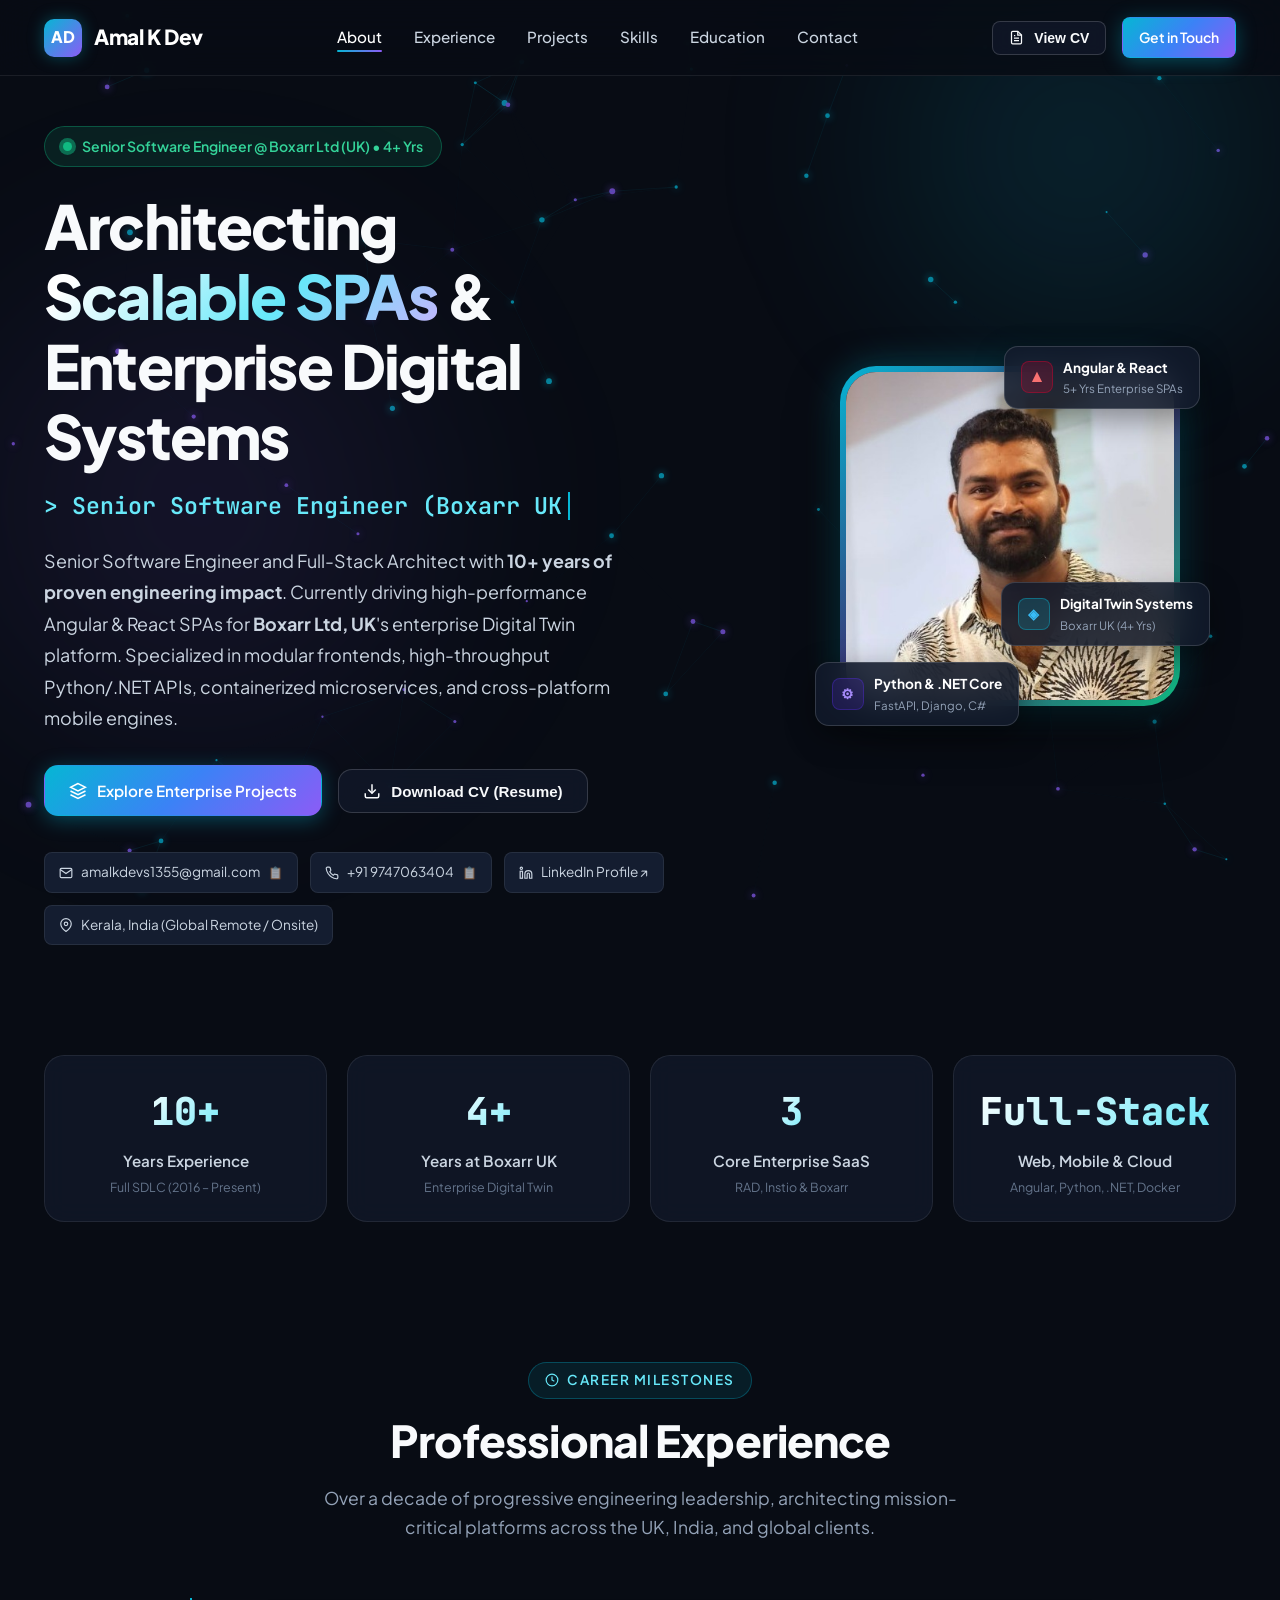
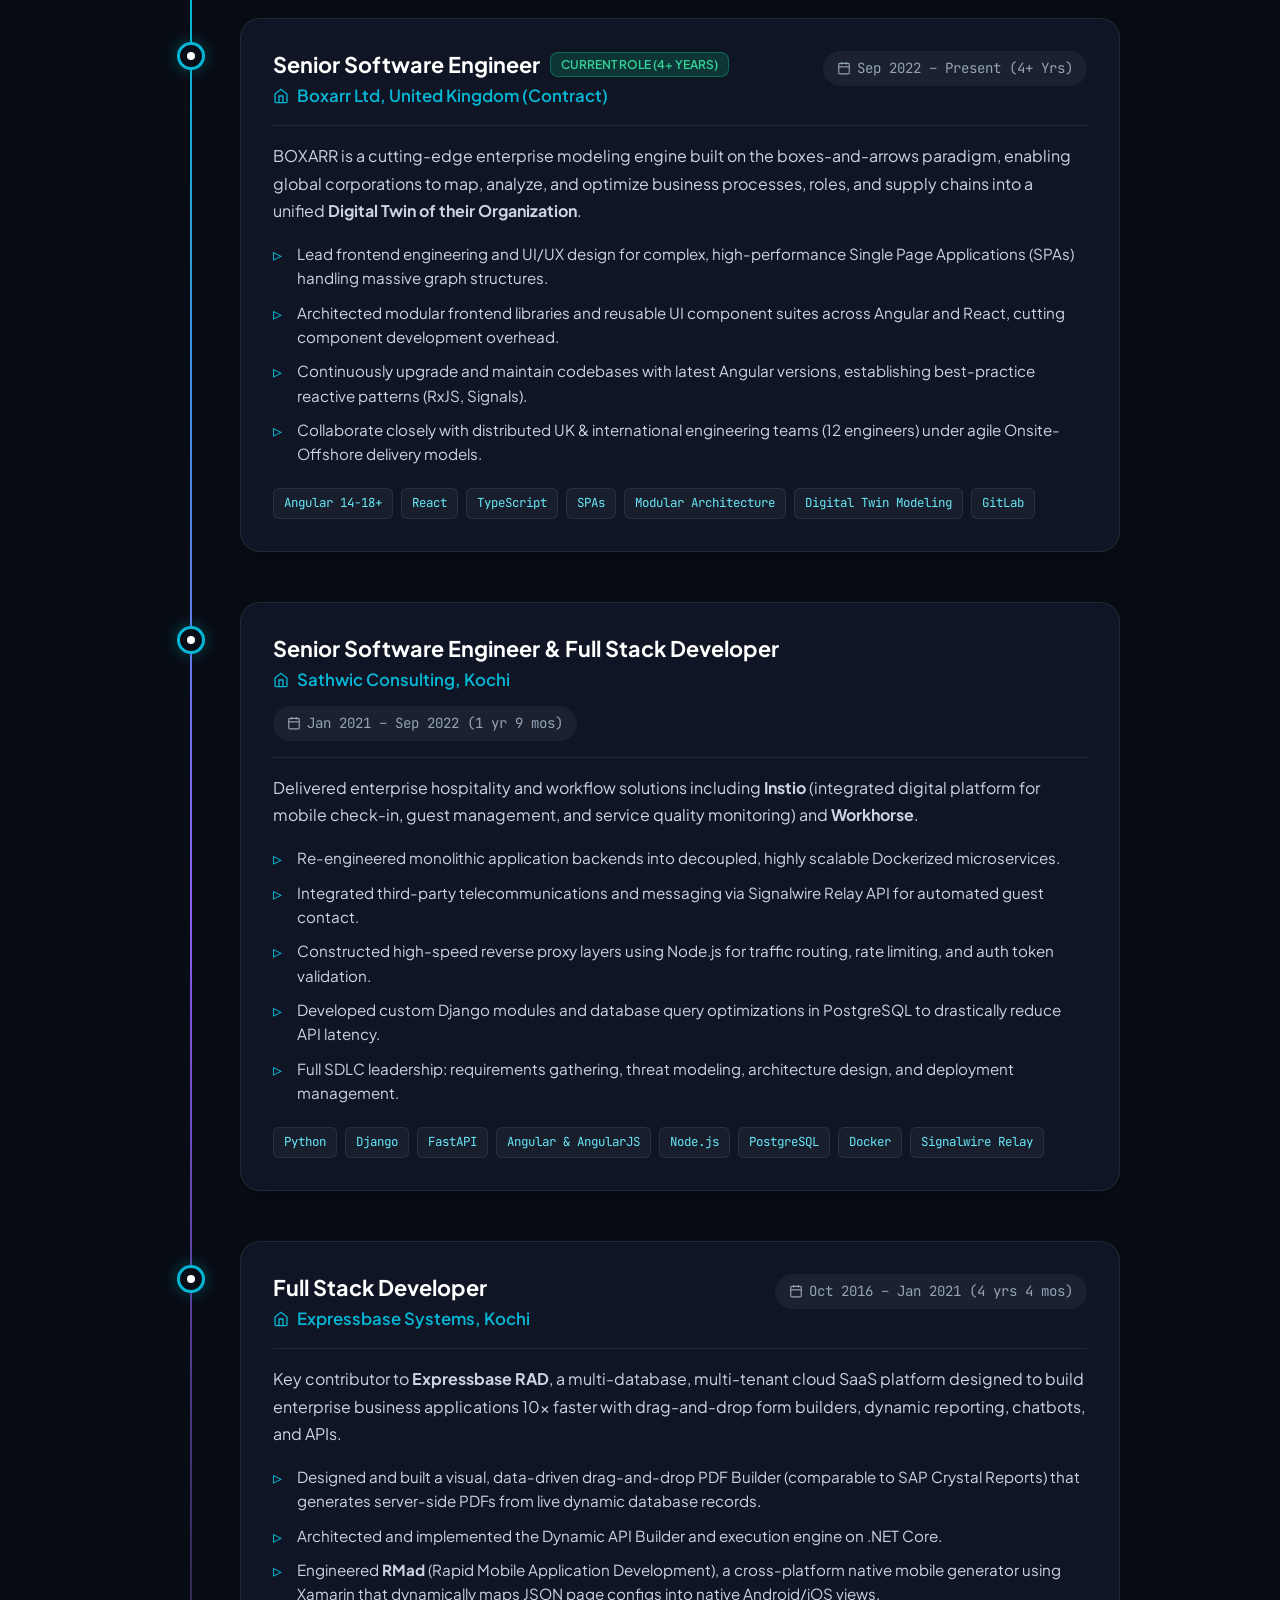
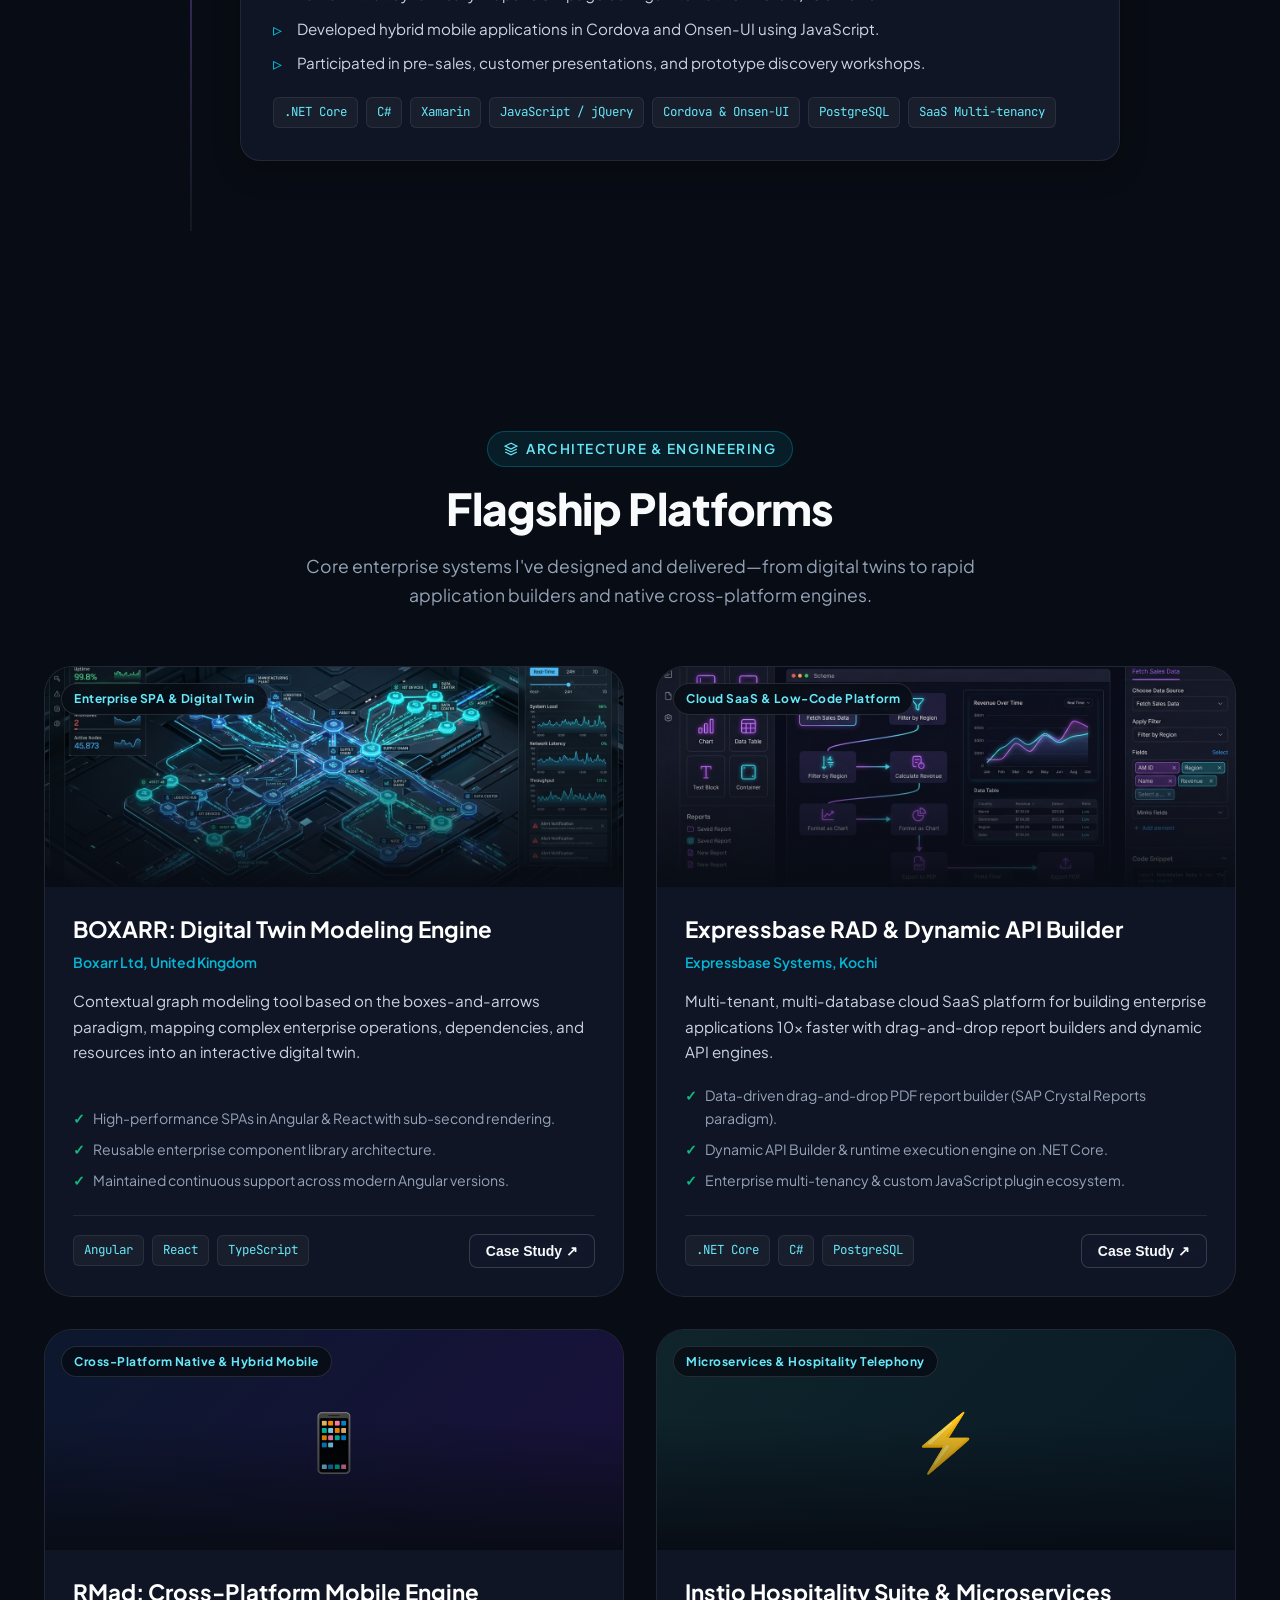
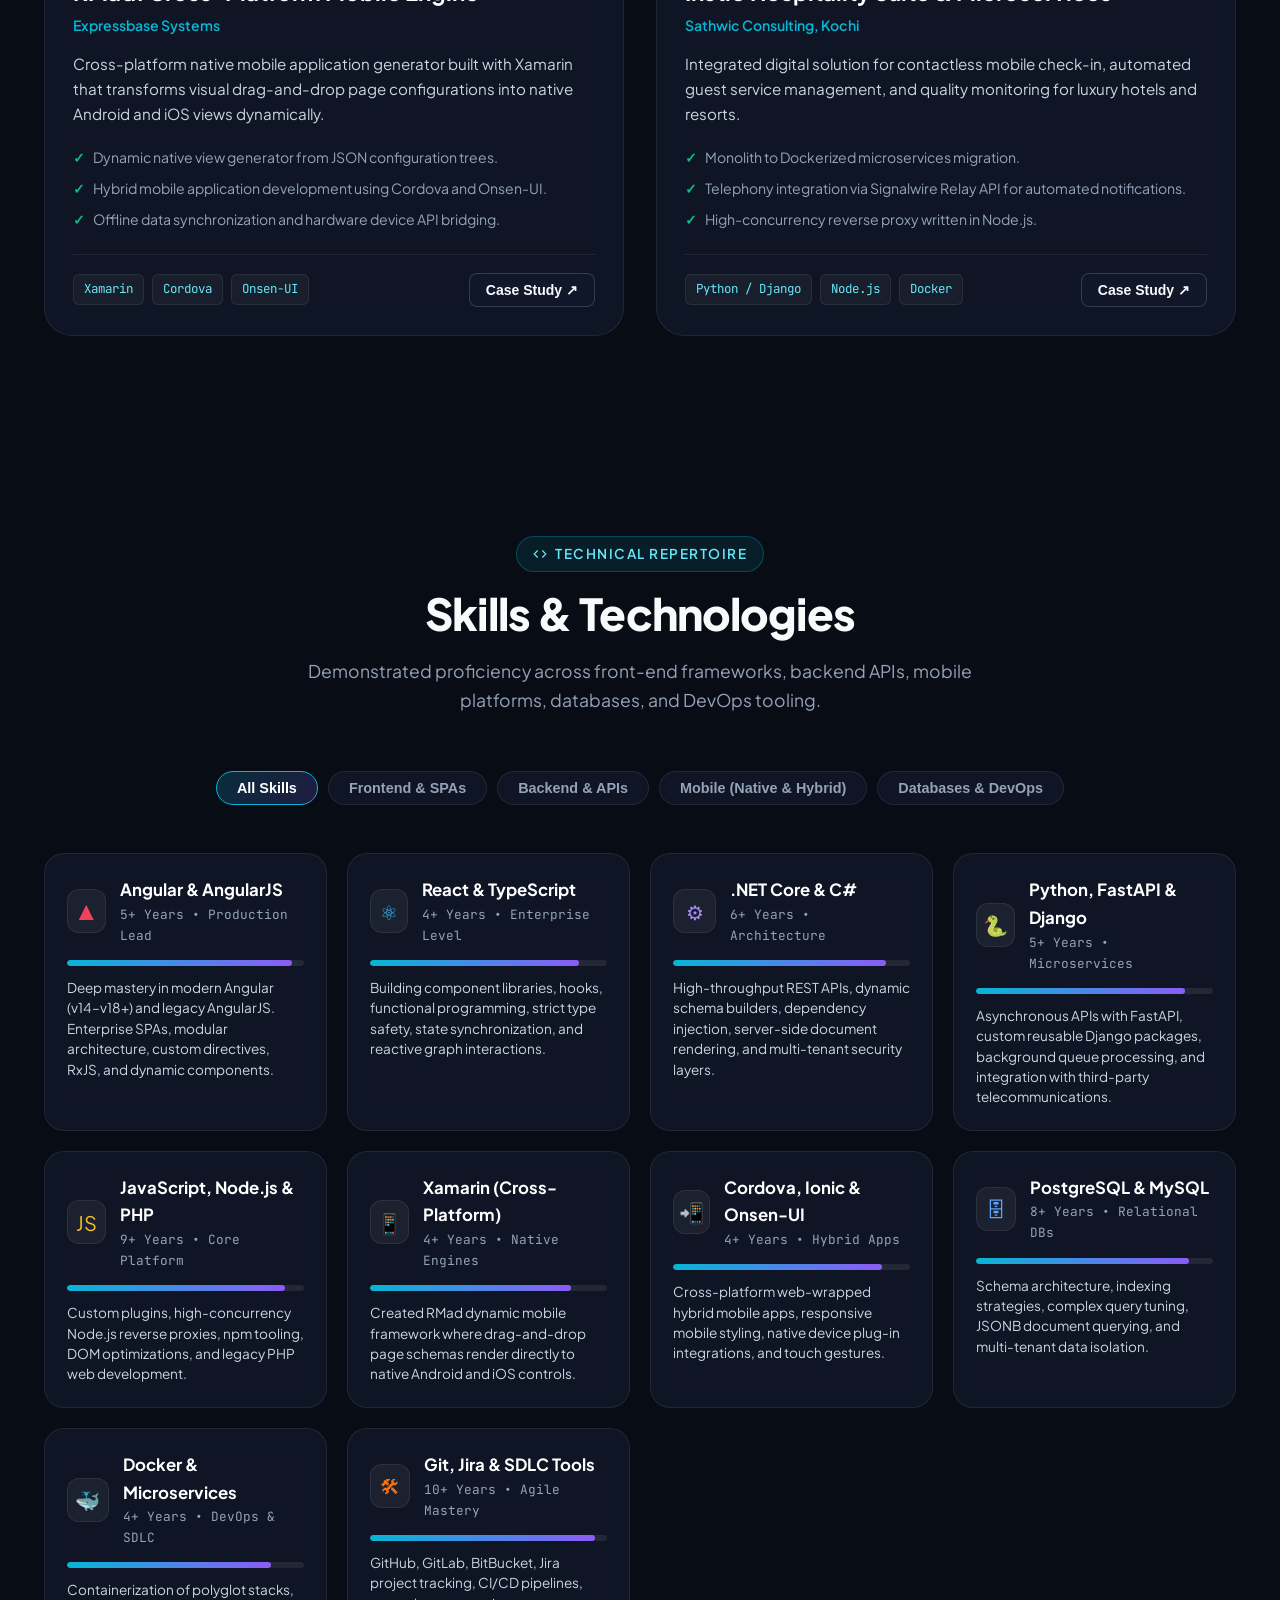
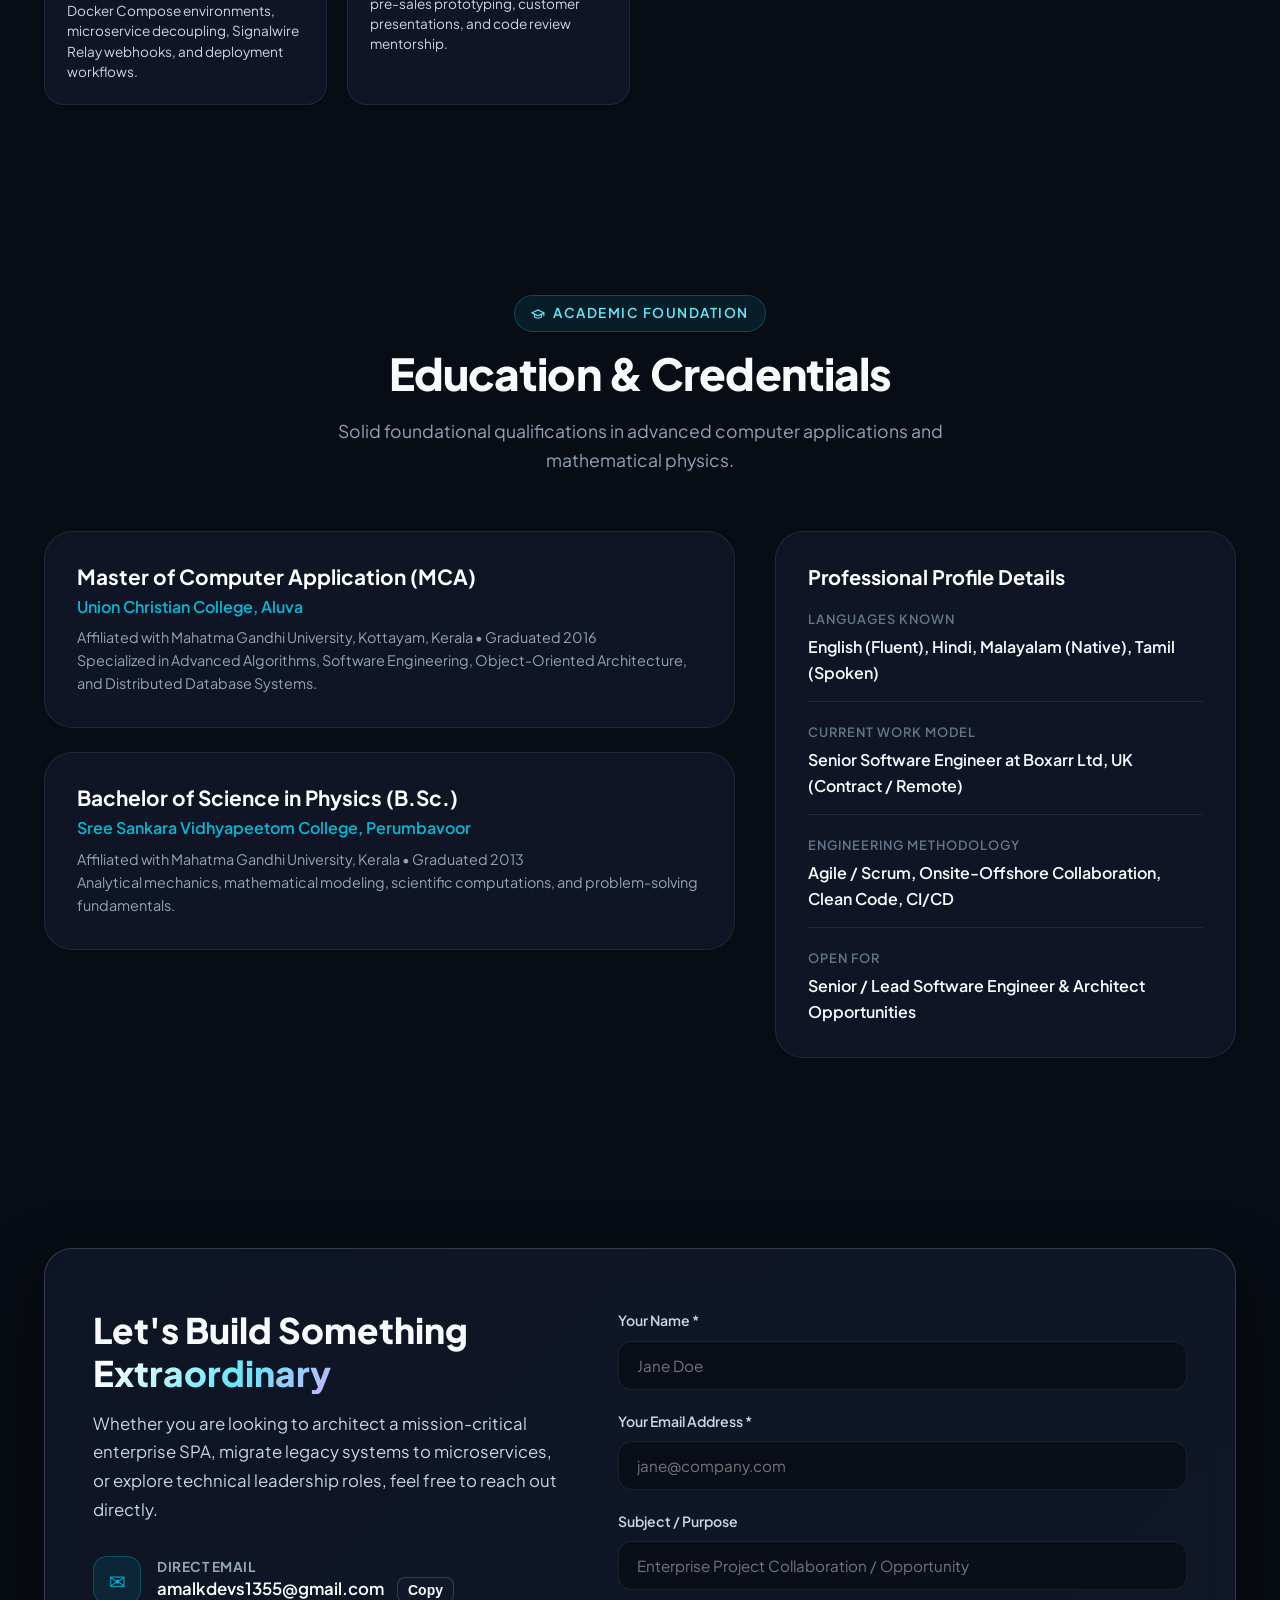
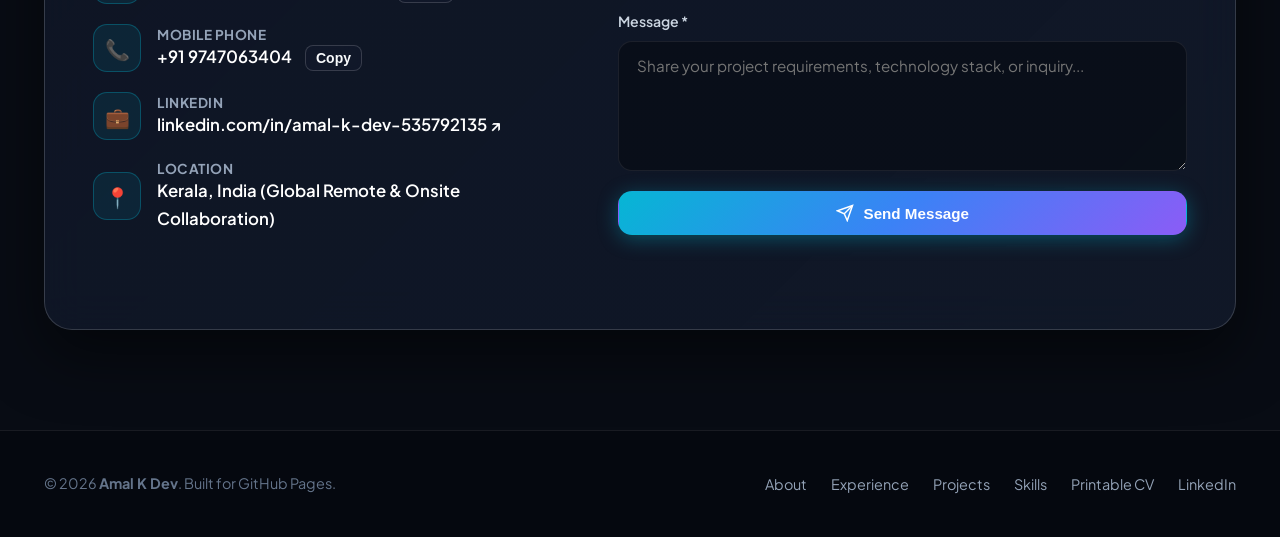
==== index.html @ 1cd11233 "Initial commit: Amal K Dev portfolio website" ====
<!DOCTYPE html>
<html lang="en">
<head>
  <meta charset="UTF-8">
  <meta name="viewport" content="width=device-width, initial-scale=1.0">
  <title>Amal K Dev | Senior Software Engineer & Full-Stack Architect</title>
  <meta name="description" content="Portfolio of Amal K Dev, Senior Software Engineer with 10+ years experience specializing in Angular, React, Python, .NET Core, Enterprise Digital Twins, and Cloud Microservices. Currently at Boxarr Ltd, UK.">
  <meta name="keywords" content="Amal K Dev, Senior Software Engineer, Full Stack Developer, Angular Developer, Boxarr UK, Python, FastAPI, Django, .NET Core, Xamarin, Digital Twin, Portfolio">
  <meta name="author" content="Amal K Dev">

  <!-- Open Graph / Social Meta -->
  <meta property="og:title" content="Amal K Dev | Senior Software Engineer & Full-Stack Architect">
  <meta property="og:description" content="10+ years engineering high-performance SPAs, Digital Twins, and scalable enterprise platforms. Explore projects, architecture, and experience.">
  <meta property="og:type" content="website">
  <meta property="og:url" content="https://amalkdev.github.io/">
  <meta property="og:image" content="./assets/images/avatar.jpg">

  <!-- Favicon -->
  <link rel="icon" type="image/svg+xml" href="data:image/svg+xml,<svg xmlns='http://www.w3.org/2000/svg' viewBox='0 0 100 100'><rect width='100' height='100' rx='25' fill='%2306b6d4'/><text x='50%' y='62%' text-anchor='middle' font-family='sans-serif' font-size='48' font-weight='bold' fill='%23ffffff'>AD</text></svg>">

  <!-- Google Fonts -->
  <link rel="preconnect" href="https://fonts.googleapis.com">
  <link rel="preconnect" href="https://fonts.gstatic.com" crossorigin>
  <link href="https://fonts.googleapis.com/css2?family=JetBrains+Mono:wght@400;500;700&family=Plus+Jakarta+Sans:wght@400;500;600;700;800&display=swap" rel="stylesheet">

  <!-- Stylesheet -->
  <link rel="stylesheet" href="./styles.css">
</head>
<body>

  <!-- Interactive Digital Twin Canvas Background -->
  <canvas id="network-canvas"></canvas>
  <div class="ambient-glow-1"></div>
  <div class="ambient-glow-2"></div>

  <!-- ========================================================================
       NAVBAR
       ======================================================================== -->
  <header class="navbar" id="navbar">
    <div class="container nav-container">
      <a href="#about" class="nav-brand">
        <div class="brand-badge">AD</div>
        <span>Amal K Dev</span>
      </a>

      <ul class="nav-links">
        <li><a href="#about" class="nav-link active">About</a></li>
        <li><a href="#experience" class="nav-link">Experience</a></li>
        <li><a href="#projects" class="nav-link">Projects</a></li>
        <li><a href="#skills" class="nav-link">Skills</a></li>
        <li><a href="#education" class="nav-link">Education</a></li>
        <li><a href="#contact" class="nav-link">Contact</a></li>
      </ul>

      <div class="nav-actions">
        <button class="btn btn-secondary btn-sm open-resume-btn" id="nav-resume-btn">
          <svg width="15" height="15" viewBox="0 0 24 24" fill="none" stroke="currentColor" stroke-width="2"><path d="M14 2H6a2 2 0 0 0-2 2v16a2 2 0 0 0 2 2h12a2 2 0 0 0 2-2V8z"></path><polyline points="14 2 14 8 20 8"></polyline><line x1="16" y1="13" x2="8" y2="13"></line><line x1="16" y1="17" x2="8" y2="17"></line><polyline points="10 9 9 9 8 9"></polyline></svg>
          View CV
        </button>
        <a href="#contact" class="btn btn-primary btn-sm">Get in Touch</a>
        <button class="menu-toggle" id="menu-toggle" aria-label="Toggle navigation menu">☰</button>
      </div>
    </div>
  </header>

  <!-- ========================================================================
       HERO SECTION
       ======================================================================== -->
  <section id="about" class="hero">
    <div class="container">
      <div class="hero-grid">
        <div class="hero-content">
          <div class="status-badge">
            <span class="status-pulse"></span>
            <span class="status-text">Senior Software Engineer @ Boxarr Ltd (UK) • 4+ Yrs</span>
          </div>

          <h1 class="hero-title">
            Architecting <span class="gradient-text">Scalable SPAs</span> & Enterprise Digital Systems
          </h1>

          <div class="hero-typing-wrap">
            <span>&gt;&nbsp;</span>
            <span id="hero-typing"></span>
            <span class="typing-cursor"></span>
          </div>

          <p class="hero-desc">
            Senior Software Engineer and Full-Stack Architect with <strong>10+ years of proven engineering impact</strong>. Currently driving high-performance Angular & React SPAs for <strong>Boxarr Ltd, UK</strong>'s enterprise Digital Twin platform. Specialized in modular frontends, high-throughput Python/.NET APIs, containerized microservices, and cross-platform mobile engines.
          </p>

          <div class="hero-ctas">
            <a href="#projects" class="btn btn-primary">
              <svg width="18" height="18" viewBox="0 0 24 24" fill="none" stroke="currentColor" stroke-width="2"><polygon points="12 2 2 7 12 12 22 7 12 2"></polygon><polyline points="2 17 12 22 22 17"></polyline><polyline points="2 12 12 17 22 12"></polyline></svg>
              Explore Enterprise Projects
            </a>
            <button class="btn btn-secondary open-resume-btn">
              <svg width="18" height="18" viewBox="0 0 24 24" fill="none" stroke="currentColor" stroke-width="2"><path d="M21 15v4a2 2 0 0 1-2 2H5a2 2 0 0 1-2-2v-4"></path><polyline points="7 10 12 15 17 10"></polyline><line x1="12" y1="15" x2="12" y2="3"></line></svg>
              Download CV (Resume)
            </button>
          </div>

          <!-- Quick Interactive Contact Chips -->
          <div class="contact-chips">
            <div class="contact-chip" data-copy-text="amalkdevs1355@gmail.com" data-copy-label="Email Copied">
              <svg width="14" height="14" viewBox="0 0 24 24" fill="none" stroke="currentColor" stroke-width="2"><path d="M4 4h16c1.1 0 2 .9 2 2v12c0 1.1-.9 2-2 2H4c-1.1 0-2-.9-2-2V6c0-1.1.9-2 2-2z"></path><polyline points="22,6 12,13 2,6"></polyline></svg>
              <span>amalkdevs1355@gmail.com</span>
              <span class="chip-copy-icon">📋</span>
            </div>

            <div class="contact-chip" data-copy-text="+919747063404" data-copy-label="Phone Copied">
              <svg width="14" height="14" viewBox="0 0 24 24" fill="none" stroke="currentColor" stroke-width="2"><path d="M22 16.92v3a2 2 0 0 1-2.18 2 19.79 19.79 0 0 1-8.63-3.07 19.5 19.5 0 0 1-6-6 19.79 19.79 0 0 1-3.07-8.67A2 2 0 0 1 4.11 2h3a2 2 0 0 1 2 1.72 12.84 12.84 0 0 0 .7 2.81 2 2 0 0 1-.45 2.11L8.09 9.91a16 16 0 0 0 6 6l1.27-1.27a2 2 0 0 1 2.11-.45 12.84 12.84 0 0 0 2.81.7A2 2 0 0 1 22 16.92z"></path></svg>
              <span>+91 9747063404</span>
              <span class="chip-copy-icon">📋</span>
            </div>

            <a href="https://www.linkedin.com/in/amal-k-dev-535792135" target="_blank" rel="noopener noreferrer" class="contact-chip">
              <svg width="14" height="14" viewBox="0 0 24 24" fill="none" stroke="currentColor" stroke-width="2"><path d="M16 8a6 6 0 0 1 6 6v7h-4v-7a2 2 0 0 0-2-2 2 2 0 0 0-2 2v7h-4v-7a6 6 0 0 1 6-6z"></path><rect x="2" y="9" width="4" height="12"></rect><circle cx="4" cy="4" r="2"></circle></svg>
              <span>LinkedIn Profile ↗</span>
            </a>

            <div class="contact-chip" style="cursor: default;">
              <svg width="14" height="14" viewBox="0 0 24 24" fill="none" stroke="currentColor" stroke-width="2"><path d="M21 10c0 7-9 13-9 13s-9-6-9-13a9 9 0 0 1 18 0z"></path><circle cx="12" cy="10" r="3"></circle></svg>
              <span>Kerala, India (Global Remote / Onsite)</span>
            </div>
          </div>
        </div>

        <!-- Visual / Avatar with Floating Badges -->
        <div class="hero-visual">
          <div class="avatar-wrapper">
            <div class="avatar-inner">
              <img src="./assets/images/avatar.jpg" alt="Amal K Dev - Senior Software Engineer" class="avatar-img">
            </div>

            <!-- Floating Badges -->
            <div class="floating-chip floating-chip-1">
              <div class="chip-icon angular">▲</div>
              <div class="chip-content">
                <span class="chip-title">Angular & React</span>
                <span class="chip-subtitle">5+ Yrs Enterprise SPAs</span>
              </div>
            </div>

            <div class="floating-chip floating-chip-2">
              <div class="chip-icon dotnet">⚙</div>
              <div class="chip-content">
                <span class="chip-title">Python & .NET Core</span>
                <span class="chip-subtitle">FastAPI, Django, C#</span>
              </div>
            </div>

            <div class="floating-chip floating-chip-3">
              <div class="chip-icon digitaltwin">◈</div>
              <div class="chip-content">
                <span class="chip-title">Digital Twin Systems</span>
                <span class="chip-subtitle">Boxarr UK (4+ Yrs)</span>
              </div>
            </div>
          </div>
        </div>
      </div>
    </div>
  </section>

  <!-- ========================================================================
       KEY STATS & METRICS
       ======================================================================== -->
  <section class="stats-section">
    <div class="container">
      <div class="stats-grid">
        <div class="stat-card">
          <span class="stat-number">10+</span>
          <span class="stat-label">Years Experience</span>
          <span class="stat-sublabel">Full SDLC (2016 – Present)</span>
        </div>

        <div class="stat-card">
          <span class="stat-number">4+</span>
          <span class="stat-label">Years at Boxarr UK</span>
          <span class="stat-sublabel">Enterprise Digital Twin</span>
        </div>

        <div class="stat-card">
          <span class="stat-number">3</span>
          <span class="stat-label">Core Enterprise SaaS</span>
          <span class="stat-sublabel">RAD, Instio & Boxarr</span>
        </div>

        <div class="stat-card">
          <span class="stat-number">Full-Stack</span>
          <span class="stat-label">Web, Mobile & Cloud</span>
          <span class="stat-sublabel">Angular, Python, .NET, Docker</span>
        </div>
      </div>
    </div>
  </section>

  <!-- ========================================================================
       CAREER EXPERIENCE TIMELINE
       ======================================================================== -->
  <section id="experience" class="experience-section">
    <div class="container">
      <div class="section-header">
        <div class="section-tag">
          <svg viewBox="0 0 24 24" fill="none" stroke="currentColor" stroke-width="2"><circle cx="12" cy="12" r="10"></circle><polyline points="12 6 12 12 16 14"></polyline></svg>
          Career Milestones
        </div>
        <h2 class="section-title">Professional Experience</h2>
        <p class="section-subtitle">
          Over a decade of progressive engineering leadership, architecting mission-critical platforms across the UK, India, and global clients.
        </p>
      </div>

      <div class="timeline">
        <!-- Item 1: Boxarr -->
        <div class="timeline-item">
          <div class="timeline-marker">
            <div class="timeline-marker-inner"></div>
          </div>

          <div class="timeline-card">
            <div class="timeline-card-header">
              <div>
                <h3 class="timeline-role">
                  Senior Software Engineer
                  <span class="timeline-badge badge-current">Current Role (4+ Years)</span>
                </h3>
                <div class="timeline-company">
                  <svg width="16" height="16" viewBox="0 0 24 24" fill="none" stroke="currentColor" stroke-width="2"><path d="M3 9l9-7 9 7v11a2 2 0 0 1-2 2H5a2 2 0 0 1-2-2z"></path><polyline points="9 22 9 12 15 12 15 22"></polyline></svg>
                  Boxarr Ltd, United Kingdom (Contract)
                </div>
              </div>
              <div class="timeline-tenure">
                <svg width="14" height="14" viewBox="0 0 24 24" fill="none" stroke="currentColor" stroke-width="2"><rect x="3" y="4" width="18" height="18" rx="2" ry="2"></rect><line x1="16" y1="2" x2="16" y2="6"></line><line x1="8" y1="2" x2="8" y2="6"></line><line x1="3" y1="10" x2="21" y2="10"></line></svg>
                Sep 2022 – Present (4+ Yrs)
              </div>
            </div>

            <p class="timeline-summary">
              BOXARR is a cutting-edge enterprise modeling engine built on the boxes-and-arrows paradigm, enabling global corporations to map, analyze, and optimize business processes, roles, and supply chains into a unified <strong>Digital Twin of their Organization</strong>.
            </p>

            <ul class="timeline-bullets">
              <li>Lead frontend engineering and UI/UX design for complex, high-performance Single Page Applications (SPAs) handling massive graph structures.</li>
              <li>Architected modular frontend libraries and reusable UI component suites across Angular and React, cutting component development overhead.</li>
              <li>Continuously upgrade and maintain codebases with latest Angular versions, establishing best-practice reactive patterns (RxJS, Signals).</li>
              <li>Collaborate closely with distributed UK & international engineering teams (12 engineers) under agile Onsite-Offshore delivery models.</li>
            </ul>

            <div class="tech-tag-group">
              <span class="tech-tag">Angular 14-18+</span>
              <span class="tech-tag">React</span>
              <span class="tech-tag">TypeScript</span>
              <span class="tech-tag">SPAs</span>
              <span class="tech-tag">Modular Architecture</span>
              <span class="tech-tag">Digital Twin Modeling</span>
              <span class="tech-tag">GitLab</span>
            </div>
          </div>
        </div>

        <!-- Item 2: Sathwic Consulting -->
        <div class="timeline-item">
          <div class="timeline-marker">
            <div class="timeline-marker-inner"></div>
          </div>

          <div class="timeline-card">
            <div class="timeline-card-header">
              <div>
                <h3 class="timeline-role">Senior Software Engineer & Full Stack Developer</h3>
                <div class="timeline-company">
                  <svg width="16" height="16" viewBox="0 0 24 24" fill="none" stroke="currentColor" stroke-width="2"><path d="M3 9l9-7 9 7v11a2 2 0 0 1-2 2H5a2 2 0 0 1-2-2z"></path><polyline points="9 22 9 12 15 12 15 22"></polyline></svg>
                  Sathwic Consulting, Kochi
                </div>
              </div>
              <div class="timeline-tenure">
                <svg width="14" height="14" viewBox="0 0 24 24" fill="none" stroke="currentColor" stroke-width="2"><rect x="3" y="4" width="18" height="18" rx="2" ry="2"></rect><line x1="16" y1="2" x2="16" y2="6"></line><line x1="8" y1="2" x2="8" y2="6"></line><line x1="3" y1="10" x2="21" y2="10"></line></svg>
                Jan 2021 – Sep 2022 (1 yr 9 mos)
              </div>
            </div>

            <p class="timeline-summary">
              Delivered enterprise hospitality and workflow solutions including <strong>Instio</strong> (integrated digital platform for mobile check-in, guest management, and service quality monitoring) and <strong>Workhorse</strong>.
            </p>

            <ul class="timeline-bullets">
              <li>Re-engineered monolithic application backends into decoupled, highly scalable Dockerized microservices.</li>
              <li>Integrated third-party telecommunications and messaging via Signalwire Relay API for automated guest contact.</li>
              <li>Constructed high-speed reverse proxy layers using Node.js for traffic routing, rate limiting, and auth token validation.</li>
              <li>Developed custom Django modules and database query optimizations in PostgreSQL to drastically reduce API latency.</li>
              <li>Full SDLC leadership: requirements gathering, threat modeling, architecture design, and deployment management.</li>
            </ul>

            <div class="tech-tag-group">
              <span class="tech-tag">Python</span>
              <span class="tech-tag">Django</span>
              <span class="tech-tag">FastAPI</span>
              <span class="tech-tag">Angular & AngularJS</span>
              <span class="tech-tag">Node.js</span>
              <span class="tech-tag">PostgreSQL</span>
              <span class="tech-tag">Docker</span>
              <span class="tech-tag">Signalwire Relay</span>
            </div>
          </div>
        </div>

        <!-- Item 3: Expressbase Systems -->
        <div class="timeline-item">
          <div class="timeline-marker">
            <div class="timeline-marker-inner"></div>
          </div>

          <div class="timeline-card">
            <div class="timeline-card-header">
              <div>
                <h3 class="timeline-role">Full Stack Developer</h3>
                <div class="timeline-company">
                  <svg width="16" height="16" viewBox="0 0 24 24" fill="none" stroke="currentColor" stroke-width="2"><path d="M3 9l9-7 9 7v11a2 2 0 0 1-2 2H5a2 2 0 0 1-2-2z"></path><polyline points="9 22 9 12 15 12 15 22"></polyline></svg>
                  Expressbase Systems, Kochi
                </div>
              </div>
              <div class="timeline-tenure">
                <svg width="14" height="14" viewBox="0 0 24 24" fill="none" stroke="currentColor" stroke-width="2"><rect x="3" y="4" width="18" height="18" rx="2" ry="2"></rect><line x1="16" y1="2" x2="16" y2="6"></line><line x1="8" y1="2" x2="8" y2="6"></line><line x1="3" y1="10" x2="21" y2="10"></line></svg>
                Oct 2016 – Jan 2021 (4 yrs 4 mos)
              </div>
            </div>

            <p class="timeline-summary">
              Key contributor to <strong>Expressbase RAD</strong>, a multi-database, multi-tenant cloud SaaS platform designed to build enterprise business applications 10x faster with drag-and-drop form builders, dynamic reporting, chatbots, and APIs.
            </p>

            <ul class="timeline-bullets">
              <li>Designed and built a visual, data-driven drag-and-drop PDF Builder (comparable to SAP Crystal Reports) that generates server-side PDFs from live dynamic database records.</li>
              <li>Architected and implemented the Dynamic API Builder and execution engine on .NET Core.</li>
              <li>Engineered <strong>RMad</strong> (Rapid Mobile Application Development), a cross-platform native mobile generator using Xamarin that dynamically maps JSON page configs into native Android/iOS views.</li>
              <li>Developed hybrid mobile applications in Cordova and Onsen-UI using JavaScript.</li>
              <li>Participated in pre-sales, customer presentations, and prototype discovery workshops.</li>
            </ul>

            <div class="tech-tag-group">
              <span class="tech-tag">.NET Core</span>
              <span class="tech-tag">C#</span>
              <span class="tech-tag">Xamarin</span>
              <span class="tech-tag">JavaScript / jQuery</span>
              <span class="tech-tag">Cordova & Onsen-UI</span>
              <span class="tech-tag">PostgreSQL</span>
              <span class="tech-tag">SaaS Multi-tenancy</span>
            </div>
          </div>
        </div>
      </div>
    </div>
  </section>

  <!-- ========================================================================
       FEATURED PROJECTS & ARCHITECTURE SHOWCASE
       ======================================================================== -->
  <section id="projects" class="projects-section">
    <div class="container">
      <div class="section-header">
        <div class="section-tag">
          <svg viewBox="0 0 24 24" fill="none" stroke="currentColor" stroke-width="2"><polygon points="12 2 2 7 12 12 22 7 12 2"></polygon><polyline points="2 17 12 22 22 17"></polyline><polyline points="2 12 12 17 22 12"></polyline></svg>
          Architecture & Engineering
        </div>
        <h2 class="section-title">Flagship Platforms</h2>
        <p class="section-subtitle">
          Core enterprise systems I've designed and delivered—from digital twins to rapid application builders and native cross-platform engines.
        </p>
      </div>

      <div class="projects-grid">
        <!-- Project 1: Boxarr Digital Twin -->
        <div class="project-card" data-project-id="boxarr">
          <div class="project-preview">
            <img src="./assets/images/digital_twin.jpg" alt="BOXARR Digital Twin Platform" class="project-img">
            <div class="project-overlay"></div>
            <div class="project-category-tag">Enterprise SPA & Digital Twin</div>
          </div>
          <div class="project-body">
            <h3 class="project-title">BOXARR: Digital Twin Modeling Engine</h3>
            <div class="project-client">Boxarr Ltd, United Kingdom</div>
            <p class="project-desc">
              Contextual graph modeling tool based on the boxes-and-arrows paradigm, mapping complex enterprise operations, dependencies, and resources into an interactive digital twin.
            </p>
            <ul class="project-highlights">
              <li>High-performance SPAs in Angular & React with sub-second rendering.</li>
              <li>Reusable enterprise component library architecture.</li>
              <li>Maintained continuous support across modern Angular versions.</li>
            </ul>
            <div class="project-footer">
              <div class="tech-tag-group">
                <span class="tech-tag">Angular</span>
                <span class="tech-tag">React</span>
                <span class="tech-tag">TypeScript</span>
              </div>
              <button class="btn btn-secondary btn-sm view-project-btn">Case Study ↗</button>
            </div>
          </div>
        </div>

        <!-- Project 2: Expressbase RAD & API Builder -->
        <div class="project-card" data-project-id="expressbase">
          <div class="project-preview">
            <img src="./assets/images/rad_builder.jpg" alt="Expressbase RAD & Dynamic API Builder" class="project-img">
            <div class="project-overlay"></div>
            <div class="project-category-tag">Cloud SaaS & Low-Code Platform</div>
          </div>
          <div class="project-body">
            <h3 class="project-title">Expressbase RAD & Dynamic API Builder</h3>
            <div class="project-client">Expressbase Systems, Kochi</div>
            <p class="project-desc">
              Multi-tenant, multi-database cloud SaaS platform for building enterprise applications 10x faster with drag-and-drop report builders and dynamic API engines.
            </p>
            <ul class="project-highlights">
              <li>Data-driven drag-and-drop PDF report builder (SAP Crystal Reports paradigm).</li>
              <li>Dynamic API Builder & runtime execution engine on .NET Core.</li>
              <li>Enterprise multi-tenancy & custom JavaScript plugin ecosystem.</li>
            </ul>
            <div class="project-footer">
              <div class="tech-tag-group">
                <span class="tech-tag">.NET Core</span>
                <span class="tech-tag">C#</span>
                <span class="tech-tag">PostgreSQL</span>
              </div>
              <button class="btn btn-secondary btn-sm view-project-btn">Case Study ↗</button>
            </div>
          </div>
        </div>

        <!-- Project 3: RMad Mobile Engine -->
        <div class="project-card" data-project-id="rmad">
          <div class="project-preview">
            <div style="width:100%; height:100%; background: linear-gradient(135deg, #0c182e, #1a103c); display:flex; align-items:center; justify-content:center;">
              <div style="font-size:3.5rem; color: #8b5cf6;">📱</div>
            </div>
            <div class="project-overlay"></div>
            <div class="project-category-tag">Cross-Platform Native & Hybrid Mobile</div>
          </div>
          <div class="project-body">
            <h3 class="project-title">RMad: Cross-Platform Mobile Engine</h3>
            <div class="project-client">Expressbase Systems</div>
            <p class="project-desc">
              Cross-platform native mobile application generator built with Xamarin that transforms visual drag-and-drop page configurations into native Android and iOS views dynamically.
            </p>
            <ul class="project-highlights">
              <li>Dynamic native view generator from JSON configuration trees.</li>
              <li>Hybrid mobile application development using Cordova and Onsen-UI.</li>
              <li>Offline data synchronization and hardware device API bridging.</li>
            </ul>
            <div class="project-footer">
              <div class="tech-tag-group">
                <span class="tech-tag">Xamarin</span>
                <span class="tech-tag">Cordova</span>
                <span class="tech-tag">Onsen-UI</span>
              </div>
              <button class="btn btn-secondary btn-sm view-project-btn">Case Study ↗</button>
            </div>
          </div>
        </div>

        <!-- Project 4: Instio & Telephony Microservices -->
        <div class="project-card" data-project-id="instio">
          <div class="project-preview">
            <div style="width:100%; height:100%; background: linear-gradient(135deg, #0f242b, #091a26); display:flex; align-items:center; justify-content:center;">
              <div style="font-size:3.5rem; color: #06b6d4;">⚡</div>
            </div>
            <div class="project-overlay"></div>
            <div class="project-category-tag">Microservices & Hospitality Telephony</div>
          </div>
          <div class="project-body">
            <h3 class="project-title">Instio Hospitality Suite & Microservices</h3>
            <div class="project-client">Sathwic Consulting, Kochi</div>
            <p class="project-desc">
              Integrated digital solution for contactless mobile check-in, automated guest service management, and quality monitoring for luxury hotels and resorts.
            </p>
            <ul class="project-highlights">
              <li>Monolith to Dockerized microservices migration.</li>
              <li>Telephony integration via Signalwire Relay API for automated notifications.</li>
              <li>High-concurrency reverse proxy written in Node.js.</li>
            </ul>
            <div class="project-footer">
              <div class="tech-tag-group">
                <span class="tech-tag">Python / Django</span>
                <span class="tech-tag">Node.js</span>
                <span class="tech-tag">Docker</span>
              </div>
              <button class="btn btn-secondary btn-sm view-project-btn">Case Study ↗</button>
            </div>
          </div>
        </div>
      </div>
    </div>
  </section>

  <!-- ========================================================================
       TECHNICAL SKILLS & CAPABILITIES MATRIX
       ======================================================================== -->
  <section id="skills" class="skills-section">
    <div class="container">
      <div class="section-header">
        <div class="section-tag">
          <svg viewBox="0 0 24 24" fill="none" stroke="currentColor" stroke-width="2"><polyline points="16 18 22 12 16 6"></polyline><polyline points="8 6 2 12 8 18"></polyline></svg>
          Technical Repertoire
        </div>
        <h2 class="section-title">Skills & Technologies</h2>
        <p class="section-subtitle">
          Demonstrated proficiency across front-end frameworks, backend APIs, mobile platforms, databases, and DevOps tooling.
        </p>
      </div>

      <!-- Category Filter Tabs -->
      <div class="skills-filter">
        <button class="filter-btn active" data-filter="all">All Skills</button>
        <button class="filter-btn" data-filter="frontend">Frontend & SPAs</button>
        <button class="filter-btn" data-filter="backend">Backend & APIs</button>
        <button class="filter-btn" data-filter="mobile">Mobile (Native & Hybrid)</button>
        <button class="filter-btn" data-filter="database">Databases & DevOps</button>
      </div>

      <div class="skills-grid">
        <!-- Skill 1 -->
        <div class="skill-card" data-category="frontend">
          <div class="skill-header">
            <div class="skill-icon-box" style="color: #f43f5e;">▲</div>
            <div>
              <div class="skill-name">Angular & AngularJS</div>
              <div class="skill-meta">5+ Years • Production Lead</div>
            </div>
          </div>
          <div class="skill-bar-wrap">
            <div class="skill-bar-fill" style="width: 95%;"></div>
          </div>
          <p class="skill-desc">
            Deep mastery in modern Angular (v14–v18+) and legacy AngularJS. Enterprise SPAs, modular architecture, custom directives, RxJS, and dynamic components.
          </p>
        </div>

        <!-- Skill 2 -->
        <div class="skill-card" data-category="frontend">
          <div class="skill-header">
            <div class="skill-icon-box" style="color: #38bdf8;">⚛</div>
            <div>
              <div class="skill-name">React & TypeScript</div>
              <div class="skill-meta">4+ Years • Enterprise Level</div>
            </div>
          </div>
          <div class="skill-bar-wrap">
            <div class="skill-bar-fill" style="width: 88%;"></div>
          </div>
          <p class="skill-desc">
            Building component libraries, hooks, functional programming, strict type safety, state synchronization, and reactive graph interactions.
          </p>
        </div>

        <!-- Skill 3 -->
        <div class="skill-card" data-category="backend">
          <div class="skill-header">
            <div class="skill-icon-box" style="color: #a78bfa;">⚙</div>
            <div>
              <div class="skill-name">.NET Core & C#</div>
              <div class="skill-meta">6+ Years • Architecture</div>
            </div>
          </div>
          <div class="skill-bar-wrap">
            <div class="skill-bar-fill" style="width: 90%;"></div>
          </div>
          <p class="skill-desc">
            High-throughput REST APIs, dynamic schema builders, dependency injection, server-side document rendering, and multi-tenant security layers.
          </p>
        </div>

        <!-- Skill 4 -->
        <div class="skill-card" data-category="backend">
          <div class="skill-header">
            <div class="skill-icon-box" style="color: #34d399;">🐍</div>
            <div>
              <div class="skill-name">Python, FastAPI & Django</div>
              <div class="skill-meta">5+ Years • Microservices</div>
            </div>
          </div>
          <div class="skill-bar-wrap">
            <div class="skill-bar-fill" style="width: 88%;"></div>
          </div>
          <p class="skill-desc">
            Asynchronous APIs with FastAPI, custom reusable Django packages, background queue processing, and integration with third-party telecommunications.
          </p>
        </div>

        <!-- Skill 5 -->
        <div class="skill-card" data-category="backend frontend">
          <div class="skill-header">
            <div class="skill-icon-box" style="color: #fbbf24;">JS</div>
            <div>
              <div class="skill-name">JavaScript, Node.js & PHP</div>
              <div class="skill-meta">9+ Years • Core Platform</div>
            </div>
          </div>
          <div class="skill-bar-wrap">
            <div class="skill-bar-fill" style="width: 92%;"></div>
          </div>
          <p class="skill-desc">
            Custom plugins, high-concurrency Node.js reverse proxies, npm tooling, DOM optimizations, and legacy PHP web development.
          </p>
        </div>

        <!-- Skill 6 -->
        <div class="skill-card" data-category="mobile">
          <div class="skill-header">
            <div class="skill-icon-box" style="color: #818cf8;">📱</div>
            <div>
              <div class="skill-name">Xamarin (Cross-Platform)</div>
              <div class="skill-meta">4+ Years • Native Engines</div>
            </div>
          </div>
          <div class="skill-bar-wrap">
            <div class="skill-bar-fill" style="width: 85%;"></div>
          </div>
          <p class="skill-desc">
            Created RMad dynamic mobile framework where drag-and-drop page schemas render directly to native Android and iOS controls.
          </p>
        </div>

        <!-- Skill 7 -->
        <div class="skill-card" data-category="mobile">
          <div class="skill-header">
            <div class="skill-icon-box" style="color: #38bdf8;">📲</div>
            <div>
              <div class="skill-name">Cordova, Ionic & Onsen-UI</div>
              <div class="skill-meta">4+ Years • Hybrid Apps</div>
            </div>
          </div>
          <div class="skill-bar-wrap">
            <div class="skill-bar-fill" style="width: 88%;"></div>
          </div>
          <p class="skill-desc">
            Cross-platform web-wrapped hybrid mobile apps, responsive mobile styling, native device plug-in integrations, and touch gestures.
          </p>
        </div>

        <!-- Skill 8 -->
        <div class="skill-card" data-category="database">
          <div class="skill-header">
            <div class="skill-icon-box" style="color: #60a5fa;">🗄</div>
            <div>
              <div class="skill-name">PostgreSQL & MySQL</div>
              <div class="skill-meta">8+ Years • Relational DBs</div>
            </div>
          </div>
          <div class="skill-bar-wrap">
            <div class="skill-bar-fill" style="width: 90%;"></div>
          </div>
          <p class="skill-desc">
            Schema architecture, indexing strategies, complex query tuning, JSONB document querying, and multi-tenant data isolation.
          </p>
        </div>

        <!-- Skill 9 -->
        <div class="skill-card" data-category="database">
          <div class="skill-header">
            <div class="skill-icon-box" style="color: #38bdf8;">🐳</div>
            <div>
              <div class="skill-name">Docker & Microservices</div>
              <div class="skill-meta">4+ Years • DevOps & SDLC</div>
            </div>
          </div>
          <div class="skill-bar-wrap">
            <div class="skill-bar-fill" style="width: 86%;"></div>
          </div>
          <p class="skill-desc">
            Containerization of polyglot stacks, Docker Compose environments, microservice decoupling, Signalwire Relay webhooks, and deployment workflows.
          </p>
        </div>

        <!-- Skill 10 -->
        <div class="skill-card" data-category="database">
          <div class="skill-header">
            <div class="skill-icon-box" style="color: #f97316;">🛠</div>
            <div>
              <div class="skill-name">Git, Jira & SDLC Tools</div>
              <div class="skill-meta">10+ Years • Agile Mastery</div>
            </div>
          </div>
          <div class="skill-bar-wrap">
            <div class="skill-bar-fill" style="width: 95%;"></div>
          </div>
          <p class="skill-desc">
            GitHub, GitLab, BitBucket, Jira project tracking, CI/CD pipelines, pre-sales prototyping, customer presentations, and code review mentorship.
          </p>
        </div>
      </div>
    </div>
  </section>

  <!-- ========================================================================
       EDUCATION & BACKGROUND
       ======================================================================== -->
  <section id="education" class="education-section">
    <div class="container">
      <div class="section-header">
        <div class="section-tag">
          <svg viewBox="0 0 24 24" fill="none" stroke="currentColor" stroke-width="2"><path d="M22 10v6M2 10l10-5 10 5-10 5z"></path><path d="M6 12v5c3 3 9 3 12 0v-5"></path></svg>
          Academic Foundation
        </div>
        <h2 class="section-title">Education & Credentials</h2>
        <p class="section-subtitle">
          Solid foundational qualifications in advanced computer applications and mathematical physics.
        </p>
      </div>

      <div class="edu-grid">
        <div class="edu-column">
          <!-- MCA -->
          <div class="edu-card">
            <h3 class="edu-degree">Master of Computer Application (MCA)</h3>
            <div class="edu-college">Union Christian College, Aluva</div>
            <div class="edu-details">
              Affiliated with Mahatma Gandhi University, Kottayam, Kerala • Graduated 2016<br>
              Specialized in Advanced Algorithms, Software Engineering, Object-Oriented Architecture, and Distributed Database Systems.
            </div>
          </div>

          <!-- B.Sc. Physics -->
          <div class="edu-card">
            <h3 class="edu-degree">Bachelor of Science in Physics (B.Sc.)</h3>
            <div class="edu-college">Sree Sankara Vidhyapeetom College, Perumbavoor</div>
            <div class="edu-details">
              Affiliated with Mahatma Gandhi University, Kerala • Graduated 2013<br>
              Analytical mechanics, mathematical modeling, scientific computations, and problem-solving fundamentals.
            </div>
          </div>
        </div>

        <!-- Personal / Languages / Work Model -->
        <div class="personal-box">
          <h3 style="font-size: 1.25rem; font-weight: 700; color: #fff;">Professional Profile Details</h3>

          <div class="personal-item">
            <span class="personal-label">Languages Known</span>
            <span class="personal-value">English (Fluent), Hindi, Malayalam (Native), Tamil (Spoken)</span>
          </div>

          <div class="personal-item">
            <span class="personal-label">Current Work Model</span>
            <span class="personal-value">Senior Software Engineer at Boxarr Ltd, UK (Contract / Remote)</span>
          </div>

          <div class="personal-item">
            <span class="personal-label">Engineering Methodology</span>
            <span class="personal-value">Agile / Scrum, Onsite-Offshore Collaboration, Clean Code, CI/CD</span>
          </div>

          <div class="personal-item">
            <span class="personal-label">Open For</span>
            <span class="personal-value">Senior / Lead Software Engineer & Architect Opportunities</span>
          </div>
        </div>
      </div>
    </div>
  </section>

  <!-- ========================================================================
       CONTACT & CONNECT SECTION
       ======================================================================== -->
  <section id="contact" class="contact-section">
    <div class="container">
      <div class="contact-wrapper">
        <div class="contact-grid">
          <!-- Contact Info -->
          <div class="contact-info">
            <h2 class="contact-title">Let's Build Something <span class="gradient-text">Extraordinary</span></h2>
            <p class="contact-subtitle">
              Whether you are looking to architect a mission-critical enterprise SPA, migrate legacy systems to microservices, or explore technical leadership roles, feel free to reach out directly.
            </p>

            <div class="contact-details-list">
              <div class="contact-detail-item">
                <div class="contact-icon-circle">✉</div>
                <div class="contact-detail-text">
                  <h4>Direct Email</h4>
                  <a href="mailto:amalkdevs1355@gmail.com">amalkdevs1355@gmail.com</a>
                  <button class="btn btn-sm btn-secondary" style="margin-left: 10px; padding: 4px 10px;" data-copy-text="amalkdevs1355@gmail.com" data-copy-label="Email Copied">Copy</button>
                </div>
              </div>

              <div class="contact-detail-item">
                <div class="contact-icon-circle">📞</div>
                <div class="contact-detail-text">
                  <h4>Mobile Phone</h4>
                  <a href="tel:+919747063404">+91 9747063404</a>
                  <button class="btn btn-sm btn-secondary" style="margin-left: 10px; padding: 4px 10px;" data-copy-text="+919747063404" data-copy-label="Phone Copied">Copy</button>
                </div>
              </div>

              <div class="contact-detail-item">
                <div class="contact-icon-circle">💼</div>
                <div class="contact-detail-text">
                  <h4>LinkedIn</h4>
                  <a href="https://www.linkedin.com/in/amal-k-dev-535792135" target="_blank" rel="noopener noreferrer">
                    linkedin.com/in/amal-k-dev-535792135 ↗
                  </a>
                </div>
              </div>

              <div class="contact-detail-item">
                <div class="contact-icon-circle">📍</div>
                <div class="contact-detail-text">
                  <h4>Location</h4>
                  <span>Kerala, India (Global Remote & Onsite Collaboration)</span>
                </div>
              </div>
            </div>
          </div>

          <!-- Contact Form -->
          <div>
            <form id="contact-form" class="contact-form">
              <div class="form-group">
                <label for="contact-name" class="form-label">Your Name *</label>
                <input type="text" id="contact-name" class="form-control" placeholder="Jane Doe" required>
              </div>

              <div class="form-group">
                <label for="contact-email" class="form-label">Your Email Address *</label>
                <input type="email" id="contact-email" class="form-control" placeholder="jane@company.com" required>
              </div>

              <div class="form-group">
                <label for="contact-subject" class="form-label">Subject / Purpose</label>
                <input type="text" id="contact-subject" class="form-control" placeholder="Enterprise Project Collaboration / Opportunity">
              </div>

              <div class="form-group">
                <label for="contact-message" class="form-label">Message *</label>
                <textarea id="contact-message" class="form-control" placeholder="Share your project requirements, technology stack, or inquiry..." required></textarea>
              </div>

              <button type="submit" class="btn btn-primary" style="width: 100%;">
                <svg width="18" height="18" viewBox="0 0 24 24" fill="none" stroke="currentColor" stroke-width="2"><line x1="22" y1="2" x2="11" y2="13"></line><polygon points="22 2 15 22 11 13 2 9 22 2"></polygon></svg>
                Send Message
              </button>
            </form>
          </div>
        </div>
      </div>
    </div>
  </section>

  <!-- ========================================================================
       FOOTER
       ======================================================================== -->
  <footer class="footer">
    <div class="container footer-content">
      <div class="footer-text">
        © 2026 <strong>Amal K Dev</strong>. Built for GitHub Pages.
      </div>
      <ul class="footer-links">
        <li><a href="#about" class="footer-link">About</a></li>
        <li><a href="#experience" class="footer-link">Experience</a></li>
        <li><a href="#projects" class="footer-link">Projects</a></li>
        <li><a href="#skills" class="footer-link">Skills</a></li>
        <li><a href="./resume.html" target="_blank" class="footer-link">Printable CV</a></li>
        <li><a href="https://www.linkedin.com/in/amal-k-dev-535792135" target="_blank" rel="noopener noreferrer" class="footer-link">LinkedIn</a></li>
      </ul>
    </div>
  </footer>

  <!-- ========================================================================
       PROJECT DEEP-DIVE MODAL
       ======================================================================== -->
  <div class="modal-overlay" id="project-modal">
    <div class="modal-container">
      <button class="modal-close-btn" id="modal-close-btn" aria-label="Close modal">✕</button>
      <div class="modal-content">
        <div style="display: flex; gap: 10px; align-items: center; margin-bottom: 12px;">
          <span class="project-category-tag" id="modal-project-badge" style="position: static;">Badge</span>
          <span style="font-size: 0.85rem; color: var(--text-dim);" id="modal-project-client">Client</span>
        </div>
        <h2 id="modal-project-title" style="font-size: 1.8rem; margin-bottom: 16px; color: #fff;">Project Title</h2>

        <h4 style="font-size: 0.95rem; text-transform: uppercase; letter-spacing: 1px; color: var(--cyan); margin-bottom: 8px;">Overview & Business Value</h4>
        <p id="modal-project-overview" style="margin-bottom: 24px; font-size: 1rem; color: var(--text-secondary); line-height: 1.7;"></p>

        <h4 style="font-size: 0.95rem; text-transform: uppercase; letter-spacing: 1px; color: var(--cyan); margin-bottom: 8px;">Key Engineering Contributions</h4>
        <ul id="modal-project-resp" style="list-style: square; padding-left: 20px; margin-bottom: 24px; color: var(--text-secondary); display: flex; flex-direction: column; gap: 8px;"></ul>

        <h4 style="font-size: 0.95rem; text-transform: uppercase; letter-spacing: 1px; color: var(--cyan); margin-bottom: 8px;">Technical Architecture</h4>
        <p id="modal-project-arch" style="margin-bottom: 24px; font-size: 0.95rem; color: var(--text-muted); background: rgba(255,255,255,0.03); padding: 16px; border-radius: 10px; border: 1px solid var(--border-subtle); line-height: 1.6;"></p>

        <h4 style="font-size: 0.95rem; text-transform: uppercase; letter-spacing: 1px; color: var(--cyan); margin-bottom: 8px;">Technologies Utilized</h4>
        <div id="modal-project-tech" class="tech-tag-group"></div>
      </div>
    </div>
  </div>

  <!-- ========================================================================
       RESUME PREVIEW MODAL
       ======================================================================== -->
  <div class="modal-overlay" id="resume-modal">
    <div class="modal-container" style="max-width: 900px;">
      <button class="modal-close-btn" id="resume-modal-close" aria-label="Close modal">✕</button>
      <div class="modal-content">
        <div style="display: flex; justify-content: space-between; align-items: center; border-bottom: 1px solid var(--border-subtle); padding-bottom: 16px; margin-bottom: 24px; flex-wrap: wrap; gap: 12px;">
          <div>
            <h2 style="font-size: 1.8rem; font-weight: 800; color: #fff;">Amal K Dev — Curriculum Vitae</h2>
            <p style="color: var(--cyan); font-weight: 600;">Senior Software Engineer • 10+ Years Experience</p>
          </div>
          <div style="display: flex; gap: 10px;">
            <a href="./resume.html" target="_blank" class="btn btn-primary btn-sm">
              <svg width="15" height="15" viewBox="0 0 24 24" fill="none" stroke="currentColor" stroke-width="2"><polyline points="6 9 6 2 18 2 18 9"></polyline><path d="M6 18H4a2 2 0 0 1-2-2v-5a2 2 0 0 1 2-2h16a2 2 0 0 1 2 2v5a2 2 0 0 1-2 2h-2"></path><rect x="6" y="14" width="12" height="8"></rect></svg>
              Print / Save as PDF
            </a>
          </div>
        </div>

        <div style="font-size: 0.95rem; color: var(--text-secondary); line-height: 1.7; display: flex; flex-direction: column; gap: 20px;">
          <div>
            <h3 style="color: #fff; border-bottom: 1px solid var(--border-cyan); padding-bottom: 6px; margin-bottom: 10px;">Summary</h3>
            <p>
              Senior Software Engineer with 10+ years of comprehensive SDLC experience. 5+ years dedicated to enterprise Single Page Applications in Angular & React. Proven track record architecting Digital Twin platforms, multi-tenant cloud SaaS engines (.NET Core, C#), high-throughput asynchronous APIs (Python FastAPI, Django), and cross-platform mobile frameworks (Xamarin, Cordova). Extensive onsite-offshore collaboration experience with UK enterprise Boxarr Ltd.
            </p>
          </div>

          <div>
            <h3 style="color: #fff; border-bottom: 1px solid var(--border-cyan); padding-bottom: 6px; margin-bottom: 10px;">Employment History</h3>
            <div style="margin-bottom: 14px;">
              <strong>Senior Software Engineer @ Boxarr Ltd, UK (Contract)</strong><br>
              <span style="color: var(--text-muted); font-size: 0.85rem;">Sep 2022 – Present (4+ Years ongoing)</span>
              <ul style="padding-left: 20px; margin-top: 6px;">
                <li>Designed and developed high-performance SPAs in Angular & React for Boxarr's Digital Twin modeling engine.</li>
                <li>Enforced modular architectures, reusable enterprise component libraries, and upgraded system to modern Angular releases.</li>
              </ul>
            </div>

            <div style="margin-bottom: 14px;">
              <strong>Senior Software Engineer @ Sathwic Consulting, Kochi</strong><br>
              <span style="color: var(--text-muted); font-size: 0.85rem;">Jan 2021 – Sep 2022 (1 yr 9 mos)</span>
              <ul style="padding-left: 20px; margin-top: 6px;">
                <li>Engineered Instio (hospitality guest check-in & monitoring) and Workhorse applications.</li>
                <li>Monolith to microservices migration with Docker, Node.js proxy layers, and Signalwire Relay integrations.</li>
              </ul>
            </div>

            <div>
              <strong>Full Stack Developer @ Expressbase Systems, Kochi</strong><br>
              <span style="color: var(--text-muted); font-size: 0.85rem;">Oct 2016 – Jan 2021 (4 yrs 4 mos)</span>
              <ul style="padding-left: 20px; margin-top: 6px;">
                <li>Developed Expressbase RAD visual drag-and-drop PDF report builder (Crystal Reports paradigm) and Dynamic API builder on .NET Core.</li>
                <li>Developed RMad cross-platform native mobile generator using Xamarin and hybrid mobile apps using Cordova/Onsen-UI.</li>
              </ul>
            </div>
          </div>

          <div>
            <h3 style="color: #fff; border-bottom: 1px solid var(--border-cyan); padding-bottom: 6px; margin-bottom: 10px;">Education</h3>
            <p><strong>Master of Computer Application (MCA)</strong> — Union Christian College, Aluva (MG University) • 2016</p>
            <p><strong>Bachelor of Science in Physics (B.Sc.)</strong> — Sree Sankara Vidhyapeetom College (MG University) • 2013</p>
          </div>
        </div>
      </div>
    </div>
  </div>

  <!-- Toast Container -->
  <div class="toast-container"></div>

  <!-- Script -->
  <script src="./app.js"></script>
</body>
</html>
---- styles.css ----
/* ==========================================================================
   AMAL K DEV - PORTFOLIO DESIGN SYSTEM
   Modern Dark-Mode, Glassmorphism, Neon Accents, Ultra-Responsive
   ========================================================================== */

:root {
  /* Color Palette */
  --bg-primary: #080c14;
  --bg-secondary: #0f1626;
  --bg-surface: #141d30;
  --bg-card: rgba(18, 26, 43, 0.72);
  --bg-card-hover: rgba(24, 35, 58, 0.88);
  --bg-glass: rgba(15, 23, 42, 0.65);
  
  --border-subtle: rgba(255, 255, 255, 0.08);
  --border-medium: rgba(255, 255, 255, 0.16);
  --border-cyan: rgba(6, 182, 212, 0.4);
  --border-violet: rgba(139, 92, 246, 0.4);

  /* Brand Accents */
  --cyan: #06b6d4;
  --cyan-light: #67e8f9;
  --cyan-glow: rgba(6, 182, 212, 0.35);
  --violet: #8b5cf6;
  --violet-light: #c4b5fd;
  --violet-glow: rgba(139, 92, 246, 0.35);
  --emerald: #10b981;
  --emerald-glow: rgba(16, 185, 129, 0.35);
  --amber: #f59e0b;
  --rose: #f43f5e;

  /* Text Colors */
  --text-primary: #f8fafc;
  --text-secondary: #cbd5e1;
  --text-muted: #94a3b8;
  --text-dim: #64748b;

  /* Typography */
  --font-sans: 'Plus Jakarta Sans', -apple-system, BlinkMacSystemFont, "Segoe UI", Roboto, sans-serif;
  --font-mono: 'JetBrains Mono', 'Fira Code', monospace;

  /* Layout & Spacing */
  --container-max: 1240px;
  --header-height: 76px;
  --radius-sm: 8px;
  --radius-md: 14px;
  --radius-lg: 20px;
  --radius-xl: 28px;
  --radius-full: 9999px;

  /* Transitions */
  --transition-fast: 0.2s cubic-bezier(0.4, 0, 0.2, 1);
  --transition-base: 0.3s cubic-bezier(0.4, 0, 0.2, 1);
  --transition-smooth: 0.5s cubic-bezier(0.16, 1, 0.3, 1);
}

/* Reset & Base */
*, *::before, *::after {
  box-sizing: border-box;
  margin: 0;
  padding: 0;
}

html {
  scroll-behavior: smooth;
  scroll-padding-top: calc(var(--header-height) + 20px);
  color-scheme: dark;
}

body {
  font-family: var(--font-sans);
  background-color: var(--bg-primary);
  color: var(--text-primary);
  line-height: 1.65;
  overflow-x: hidden;
  position: relative;
  -webkit-font-smoothing: antialiased;
  -moz-osx-font-smoothing: grayscale;
}

/* Canvas Background */
#network-canvas {
  position: fixed;
  top: 0;
  left: 0;
  width: 100vw;
  height: 100vh;
  z-index: 0;
  pointer-events: none;
  opacity: 0.7;
}

/* Ambient Radial Glows */
.ambient-glow-1 {
  position: fixed;
  top: -150px;
  right: -100px;
  width: 600px;
  height: 600px;
  background: radial-gradient(circle, rgba(6, 182, 212, 0.15) 0%, transparent 70%);
  z-index: 0;
  pointer-events: none;
  filter: blur(60px);
}

.ambient-glow-2 {
  position: fixed;
  bottom: 5%;
  left: -150px;
  width: 700px;
  height: 700px;
  background: radial-gradient(circle, rgba(139, 92, 246, 0.12) 0%, transparent 70%);
  z-index: 0;
  pointer-events: none;
  filter: blur(80px);
}

/* Container */
.container {
  width: 100%;
  max-width: var(--container-max);
  margin: 0 auto;
  padding: 0 24px;
  position: relative;
  z-index: 1;
}

/* Typography Helpers */
h1, h2, h3, h4, h5, h6 {
  color: var(--text-primary);
  font-weight: 700;
  line-height: 1.25;
}

p {
  color: var(--text-secondary);
}

a {
  color: inherit;
  text-decoration: none;
  transition: color var(--transition-fast);
}

.gradient-text {
  background: linear-gradient(135deg, #ffffff 10%, var(--cyan-light) 60%, var(--violet-light) 100%);
  -webkit-background-clip: text;
  -webkit-text-fill-color: transparent;
  display: inline-block;
}

.gradient-text-alt {
  background: linear-gradient(135deg, var(--cyan) 0%, var(--violet) 100%);
  -webkit-background-clip: text;
  -webkit-text-fill-color: transparent;
}

/* Section Header */
.section-header {
  text-align: center;
  margin-bottom: 56px;
  position: relative;
}

.section-tag {
  display: inline-flex;
  align-items: center;
  gap: 8px;
  padding: 6px 16px;
  background: rgba(6, 182, 212, 0.1);
  border: 1px solid rgba(6, 182, 212, 0.3);
  border-radius: var(--radius-full);
  color: var(--cyan-light);
  font-size: 0.85rem;
  font-weight: 600;
  text-transform: uppercase;
  letter-spacing: 1.5px;
  margin-bottom: 14px;
}

.section-tag svg {
  width: 14px;
  height: 14px;
}

.section-title {
  font-size: clamp(2rem, 3.5vw, 2.75rem);
  font-weight: 800;
  margin-bottom: 16px;
  letter-spacing: -0.02em;
}

.section-subtitle {
  max-width: 680px;
  margin: 0 auto;
  font-size: 1.1rem;
  color: var(--text-muted);
}

/* Buttons */
.btn {
  display: inline-flex;
  align-items: center;
  justify-content: center;
  gap: 10px;
  padding: 12px 24px;
  border-radius: var(--radius-md);
  font-size: 0.95rem;
  font-weight: 600;
  cursor: pointer;
  transition: all var(--transition-base);
  border: 1px solid transparent;
  outline: none;
  white-space: nowrap;
}

.btn-primary {
  background: linear-gradient(135deg, #06b6d4 0%, #3b82f6 50%, #8b5cf6 100%);
  color: #ffffff;
  box-shadow: 0 4px 20px var(--cyan-glow);
}

.btn-primary:hover {
  transform: translateY(-2px);
  box-shadow: 0 8px 28px rgba(6, 182, 212, 0.5);
}

.btn-secondary {
  background: var(--bg-card);
  color: var(--text-primary);
  border-color: var(--border-medium);
  backdrop-filter: blur(10px);
}

.btn-secondary:hover {
  border-color: var(--cyan);
  background: var(--bg-card-hover);
  color: var(--cyan-light);
  transform: translateY(-2px);
}

.btn-sm {
  padding: 8px 16px;
  font-size: 0.875rem;
  border-radius: var(--radius-sm);
}

.btn-icon {
  width: 42px;
  height: 42px;
  padding: 0;
  border-radius: var(--radius-md);
  background: var(--bg-card);
  border: 1px solid var(--border-subtle);
  color: var(--text-secondary);
  display: inline-flex;
  align-items: center;
  justify-content: center;
}

.btn-icon:hover {
  color: var(--cyan);
  border-color: var(--cyan);
  transform: translateY(-2px);
}

/* ==========================================================================
   NAVIGATION BAR
   ========================================================================== */
.navbar {
  position: fixed;
  top: 0;
  left: 0;
  width: 100%;
  height: var(--header-height);
  z-index: 1000;
  background: rgba(8, 12, 20, 0.85);
  backdrop-filter: blur(20px);
  border-bottom: 1px solid var(--border-subtle);
  transition: all var(--transition-base);
}

.navbar.scrolled {
  background: rgba(8, 12, 20, 0.95);
  box-shadow: 0 10px 30px rgba(0, 0, 0, 0.5);
  border-bottom-color: rgba(6, 182, 212, 0.2);
}

.nav-container {
  display: flex;
  align-items: center;
  justify-content: space-between;
  height: 100%;
}

.nav-brand {
  display: flex;
  align-items: center;
  gap: 12px;
  font-weight: 800;
  font-size: 1.3rem;
  color: #fff;
  letter-spacing: -0.02em;
}

.brand-badge {
  width: 38px;
  height: 38px;
  border-radius: 10px;
  background: linear-gradient(135deg, var(--cyan), var(--violet));
  display: flex;
  align-items: center;
  justify-content: center;
  color: #fff;
  font-weight: 800;
  font-size: 1rem;
  box-shadow: 0 0 16px var(--cyan-glow);
}

.nav-links {
  display: flex;
  align-items: center;
  gap: 32px;
  list-style: none;
}

.nav-link {
  font-size: 0.95rem;
  font-weight: 500;
  color: var(--text-secondary);
  position: relative;
  padding: 6px 0;
}

.nav-link::after {
  content: '';
  position: absolute;
  bottom: 0;
  left: 0;
  width: 0;
  height: 2px;
  background: linear-gradient(90deg, var(--cyan), var(--violet));
  transition: width var(--transition-base);
  border-radius: 2px;
}

.nav-link:hover, .nav-link.active {
  color: #ffffff;
}

.nav-link:hover::after, .nav-link.active::after {
  width: 100%;
}

.nav-actions {
  display: flex;
  align-items: center;
  gap: 16px;
}

.menu-toggle {
  display: none;
  background: none;
  border: none;
  color: var(--text-primary);
  font-size: 1.5rem;
  cursor: pointer;
}

/* ==========================================================================
   HERO SECTION
   ========================================================================== */
.hero {
  min-height: 100vh;
  padding-top: calc(var(--header-height) + 50px);
  padding-bottom: 70px;
  display: flex;
  align-items: center;
  position: relative;
}

.hero-grid {
  display: grid;
  grid-template-columns: 1.2fr 0.8fr;
  gap: 60px;
  align-items: center;
}

.hero-content {
  display: flex;
  flex-direction: column;
  align-items: flex-start;
}

.status-badge {
  display: inline-flex;
  align-items: center;
  gap: 10px;
  padding: 8px 18px;
  background: rgba(16, 185, 129, 0.12);
  border: 1px solid rgba(16, 185, 129, 0.35);
  border-radius: var(--radius-full);
  margin-bottom: 24px;
}

.status-pulse {
  width: 9px;
  height: 9px;
  background-color: var(--emerald);
  border-radius: 50%;
  position: relative;
}

.status-pulse::after {
  content: '';
  position: absolute;
  top: -4px;
  left: -4px;
  width: 17px;
  height: 17px;
  border-radius: 50%;
  background: rgba(16, 185, 129, 0.5);
  animation: pulseAnimation 2s infinite;
}

@keyframes pulseAnimation {
  0% { transform: scale(0.8); opacity: 0.8; }
  100% { transform: scale(2.2); opacity: 0; }
}

.status-text {
  font-size: 0.88rem;
  font-weight: 600;
  color: #34d399;
}

.hero-title {
  font-size: clamp(2.4rem, 5vw, 3.8rem);
  font-weight: 800;
  line-height: 1.15;
  margin-bottom: 16px;
  letter-spacing: -0.03em;
}

.hero-typing-wrap {
  display: flex;
  align-items: center;
  font-size: clamp(1.15rem, 2.2vw, 1.45rem);
  font-weight: 600;
  color: var(--cyan-light);
  margin-bottom: 20px;
  min-height: 38px;
  font-family: var(--font-mono);
}

.typing-cursor {
  display: inline-block;
  width: 2px;
  height: 1.2em;
  background-color: var(--cyan);
  margin-left: 6px;
  animation: blink 1s infinite;
}

@keyframes blink {
  0%, 100% { opacity: 1; }
  50% { opacity: 0; }
}

.hero-desc {
  font-size: 1.12rem;
  color: var(--text-secondary);
  line-height: 1.75;
  margin-bottom: 32px;
  max-width: 600px;
}

.hero-ctas {
  display: flex;
  align-items: center;
  flex-wrap: wrap;
  gap: 16px;
  margin-bottom: 36px;
}

/* Quick Contact Chips in Hero */
.contact-chips {
  display: flex;
  flex-wrap: wrap;
  gap: 12px;
}

.contact-chip {
  display: inline-flex;
  align-items: center;
  gap: 8px;
  padding: 8px 14px;
  background: var(--bg-surface);
  border: 1px solid var(--border-subtle);
  border-radius: var(--radius-sm);
  font-size: 0.85rem;
  color: var(--text-secondary);
  transition: all var(--transition-fast);
  cursor: pointer;
  user-select: none;
}

.contact-chip:hover {
  background: var(--bg-card-hover);
  border-color: var(--cyan);
  color: var(--text-primary);
  transform: translateY(-2px);
}

.contact-chip .chip-copy-icon {
  opacity: 0.6;
  font-size: 0.75rem;
  transition: opacity var(--transition-fast);
}

.contact-chip:hover .chip-copy-icon {
  opacity: 1;
  color: var(--cyan);
}

/* Hero Avatar & Visual Card */
.hero-visual {
  position: relative;
  display: flex;
  justify-content: center;
  align-items: center;
}

.avatar-wrapper {
  position: relative;
  width: 340px;
  height: 340px;
  border-radius: 36px;
  padding: 6px;
  background: linear-gradient(135deg, var(--cyan), rgba(139, 92, 246, 0.4), var(--emerald));
  box-shadow: 0 20px 50px rgba(0, 0, 0, 0.6), 0 0 35px var(--cyan-glow);
  transition: transform var(--transition-smooth);
}

.avatar-wrapper:hover {
  transform: translateY(-6px) scale(1.02);
}

.avatar-inner {
  width: 100%;
  height: 100%;
  border-radius: 30px;
  overflow: hidden;
  background: var(--bg-surface);
  position: relative;
}

.avatar-img {
  width: 100%;
  height: 100%;
  object-fit: cover;
  object-position: center top;
}

/* Floating Tech Chips */
.floating-chip {
  position: absolute;
  padding: 10px 16px;
  background: rgba(18, 26, 43, 0.88);
  border: 1px solid rgba(255, 255, 255, 0.15);
  backdrop-filter: blur(16px);
  border-radius: var(--radius-md);
  box-shadow: 0 10px 30px rgba(0, 0, 0, 0.4);
  display: flex;
  align-items: center;
  gap: 10px;
  z-index: 2;
  animation: floatChip 4s ease-in-out infinite alternate;
}

.floating-chip-1 {
  top: -20px;
  right: -20px;
  animation-delay: 0s;
}

.floating-chip-2 {
  bottom: -20px;
  left: -25px;
  animation-delay: 1.5s;
}

.floating-chip-3 {
  bottom: 60px;
  right: -30px;
  animation-delay: 2.5s;
}

@keyframes floatChip {
  0% { transform: translateY(0); }
  100% { transform: translateY(-10px); }
}

.chip-icon {
  width: 32px;
  height: 32px;
  border-radius: 8px;
  display: flex;
  align-items: center;
  justify-content: center;
  font-weight: 800;
  font-size: 0.85rem;
}

.chip-icon.angular {
  background: rgba(221, 0, 49, 0.2);
  color: #f87171;
  border: 1px solid rgba(221, 0, 49, 0.4);
}

.chip-icon.dotnet {
  background: rgba(81, 43, 212, 0.2);
  color: #a78bfa;
  border: 1px solid rgba(81, 43, 212, 0.4);
}

.chip-icon.digitaltwin {
  background: rgba(6, 182, 212, 0.2);
  color: #38bdf8;
  border: 1px solid rgba(6, 182, 212, 0.4);
}

.chip-content {
  display: flex;
  flex-direction: column;
}

.chip-title {
  font-size: 0.85rem;
  font-weight: 700;
  color: #ffffff;
}

.chip-subtitle {
  font-size: 0.72rem;
  color: var(--text-muted);
}

/* ==========================================================================
   METRICS & STATS BAR
   ========================================================================== */
.stats-section {
  padding: 40px 0;
  position: relative;
  z-index: 1;
}

.stats-grid {
  display: grid;
  grid-template-columns: repeat(4, 1fr);
  gap: 20px;
}

.stat-card {
  background: var(--bg-card);
  border: 1px solid var(--border-subtle);
  border-radius: var(--radius-lg);
  padding: 24px;
  display: flex;
  flex-direction: column;
  align-items: center;
  text-align: center;
  backdrop-filter: blur(12px);
  transition: all var(--transition-base);
  position: relative;
  overflow: hidden;
}

.stat-card::before {
  content: '';
  position: absolute;
  top: 0;
  left: 0;
  right: 0;
  height: 2px;
  background: linear-gradient(90deg, transparent, var(--cyan), transparent);
  opacity: 0;
  transition: opacity var(--transition-base);
}

.stat-card:hover {
  transform: translateY(-4px);
  border-color: var(--cyan);
  background: var(--bg-card-hover);
}

.stat-card:hover::before {
  opacity: 1;
}

.stat-number {
  font-size: clamp(2.2rem, 3vw, 2.8rem);
  font-weight: 800;
  font-family: var(--font-mono);
  background: linear-gradient(135deg, #ffffff, var(--cyan-light));
  -webkit-background-clip: text;
  -webkit-text-fill-color: transparent;
  margin-bottom: 4px;
}

.stat-label {
  font-size: 0.95rem;
  font-weight: 600;
  color: var(--text-secondary);
}

.stat-sublabel {
  font-size: 0.78rem;
  color: var(--text-dim);
  margin-top: 4px;
}

/* ==========================================================================
   EXPERIENCE TIMELINE
   ========================================================================== */
.experience-section {
  padding: 100px 0;
  position: relative;
}

.timeline {
  position: relative;
  max-width: 960px;
  margin: 0 auto;
  padding: 20px 0;
}

.timeline::before {
  content: '';
  position: absolute;
  top: 0;
  bottom: 0;
  left: 30px;
  width: 2px;
  background: linear-gradient(180deg, var(--cyan) 0%, var(--violet) 50%, rgba(255, 255, 255, 0.05) 100%);
}

.timeline-item {
  position: relative;
  margin-bottom: 50px;
  padding-left: 80px;
}

.timeline-marker {
  position: absolute;
  left: 17px;
  top: 24px;
  width: 28px;
  height: 28px;
  border-radius: 50%;
  background: var(--bg-primary);
  border: 3px solid var(--cyan);
  display: flex;
  align-items: center;
  justify-content: center;
  box-shadow: 0 0 15px var(--cyan-glow);
  z-index: 2;
  transition: all var(--transition-fast);
}

.timeline-item:hover .timeline-marker {
  transform: scale(1.2);
  border-color: var(--violet);
  box-shadow: 0 0 20px var(--violet-glow);
}

.timeline-marker-inner {
  width: 8px;
  height: 8px;
  border-radius: 50%;
  background-color: #ffffff;
}

.timeline-card {
  background: var(--bg-card);
  border: 1px solid var(--border-subtle);
  border-radius: var(--radius-lg);
  padding: 32px;
  backdrop-filter: blur(14px);
  transition: all var(--transition-base);
  box-shadow: 0 10px 30px rgba(0, 0, 0, 0.2);
}

.timeline-card:hover {
  border-color: var(--border-cyan);
  background: var(--bg-card-hover);
  transform: translateX(6px);
  box-shadow: 0 15px 40px rgba(0, 0, 0, 0.4);
}

.timeline-card-header {
  display: flex;
  justify-content: space-between;
  align-items: flex-start;
  flex-wrap: wrap;
  gap: 12px;
  margin-bottom: 16px;
  border-bottom: 1px solid var(--border-subtle);
  padding-bottom: 16px;
}

.timeline-role {
  font-size: 1.35rem;
  font-weight: 700;
  color: #ffffff;
  display: flex;
  align-items: center;
  gap: 10px;
}

.timeline-company {
  font-size: 1.05rem;
  color: var(--cyan);
  font-weight: 600;
  margin-top: 4px;
  display: flex;
  align-items: center;
  gap: 8px;
}

.timeline-badge {
  display: inline-block;
  padding: 4px 10px;
  border-radius: var(--radius-sm);
  font-size: 0.75rem;
  font-weight: 600;
  text-transform: uppercase;
}

.badge-current {
  background: rgba(16, 185, 129, 0.2);
  color: #34d399;
  border: 1px solid rgba(16, 185, 129, 0.4);
}

.timeline-tenure {
  font-family: var(--font-mono);
  font-size: 0.88rem;
  color: var(--text-muted);
  background: rgba(255, 255, 255, 0.05);
  padding: 6px 14px;
  border-radius: var(--radius-full);
  display: inline-flex;
  align-items: center;
  gap: 6px;
}

.timeline-summary {
  font-size: 1rem;
  color: var(--text-secondary);
  line-height: 1.7;
  margin-bottom: 18px;
}

.timeline-bullets {
  list-style: none;
  display: flex;
  flex-direction: column;
  gap: 10px;
  margin-bottom: 22px;
}

.timeline-bullets li {
  position: relative;
  padding-left: 24px;
  font-size: 0.95rem;
  color: var(--text-secondary);
  line-height: 1.6;
}

.timeline-bullets li::before {
  content: '▹';
  position: absolute;
  left: 0;
  top: 0;
  color: var(--cyan);
  font-size: 1.1rem;
  line-height: 1.4;
}

.tech-tag-group {
  display: flex;
  flex-wrap: wrap;
  gap: 8px;
}

.tech-tag {
  font-family: var(--font-mono);
  font-size: 0.78rem;
  padding: 4px 10px;
  background: rgba(255, 255, 255, 0.04);
  border: 1px solid var(--border-subtle);
  border-radius: 6px;
  color: var(--cyan-light);
  transition: all var(--transition-fast);
}

.tech-tag:hover {
  background: rgba(6, 182, 212, 0.15);
  border-color: var(--cyan);
  color: #ffffff;
}

/* ==========================================================================
   FEATURED PROJECTS SHOWCASE
   ========================================================================== */
.projects-section {
  padding: 100px 0;
  position: relative;
}

.projects-grid {
  display: grid;
  grid-template-columns: repeat(2, 1fr);
  gap: 32px;
}

.project-card {
  background: var(--bg-card);
  border: 1px solid var(--border-subtle);
  border-radius: var(--radius-xl);
  overflow: hidden;
  backdrop-filter: blur(14px);
  transition: all var(--transition-base);
  display: flex;
  flex-direction: column;
  position: relative;
}

.project-card:hover {
  transform: translateY(-8px);
  border-color: var(--border-cyan);
  box-shadow: 0 20px 45px rgba(0, 0, 0, 0.5), 0 0 25px rgba(6, 182, 212, 0.15);
}

.project-preview {
  position: relative;
  width: 100%;
  height: 220px;
  overflow: hidden;
  background: #0a0f1d;
}

.project-img {
  width: 100%;
  height: 100%;
  object-fit: cover;
  transition: transform var(--transition-smooth);
}

.project-card:hover .project-img {
  transform: scale(1.05);
}

.project-overlay {
  position: absolute;
  top: 0;
  left: 0;
  width: 100%;
  height: 100%;
  background: linear-gradient(180deg, transparent 40%, rgba(8, 12, 20, 0.95) 100%);
}

.project-category-tag {
  position: absolute;
  top: 16px;
  left: 16px;
  padding: 5px 12px;
  background: rgba(8, 12, 20, 0.85);
  border: 1px solid rgba(255, 255, 255, 0.12);
  backdrop-filter: blur(8px);
  border-radius: var(--radius-full);
  font-size: 0.75rem;
  font-weight: 700;
  color: var(--cyan-light);
  letter-spacing: 0.5px;
}

.project-body {
  padding: 28px;
  display: flex;
  flex-direction: column;
  flex-grow: 1;
}

.project-title {
  font-size: 1.4rem;
  font-weight: 700;
  margin-bottom: 8px;
  color: #ffffff;
}

.project-client {
  font-size: 0.88rem;
  color: var(--cyan);
  font-weight: 600;
  margin-bottom: 14px;
}

.project-desc {
  font-size: 0.95rem;
  color: var(--text-secondary);
  line-height: 1.65;
  margin-bottom: 20px;
  flex-grow: 1;
}

.project-highlights {
  list-style: none;
  display: flex;
  flex-direction: column;
  gap: 8px;
  margin-bottom: 22px;
}

.project-highlights li {
  position: relative;
  padding-left: 20px;
  font-size: 0.88rem;
  color: var(--text-muted);
}

.project-highlights li::before {
  content: '✓';
  position: absolute;
  left: 0;
  top: 0;
  color: var(--emerald);
  font-weight: bold;
}

.project-footer {
  display: flex;
  align-items: center;
  justify-content: space-between;
  border-top: 1px solid var(--border-subtle);
  padding-top: 18px;
  margin-top: auto;
}

/* ==========================================================================
   SKILLS & MATRIX SECTION
   ========================================================================== */
.skills-section {
  padding: 100px 0;
  position: relative;
}

.skills-filter {
  display: flex;
  justify-content: center;
  flex-wrap: wrap;
  gap: 10px;
  margin-bottom: 48px;
}

.filter-btn {
  padding: 8px 20px;
  background: var(--bg-card);
  border: 1px solid var(--border-subtle);
  border-radius: var(--radius-full);
  color: var(--text-muted);
  font-size: 0.9rem;
  font-weight: 600;
  cursor: pointer;
  transition: all var(--transition-fast);
}

.filter-btn:hover, .filter-btn.active {
  background: linear-gradient(135deg, rgba(6, 182, 212, 0.2), rgba(139, 92, 246, 0.2));
  border-color: var(--cyan);
  color: #ffffff;
}

.skills-grid {
  display: grid;
  grid-template-columns: repeat(auto-fill, minmax(280px, 1fr));
  gap: 20px;
}

.skill-card {
  background: var(--bg-card);
  border: 1px solid var(--border-subtle);
  border-radius: var(--radius-lg);
  padding: 22px;
  backdrop-filter: blur(10px);
  transition: all var(--transition-base);
  display: flex;
  flex-direction: column;
}

.skill-card:hover {
  border-color: var(--cyan);
  transform: translateY(-4px);
  background: var(--bg-card-hover);
}

.skill-header {
  display: flex;
  align-items: center;
  gap: 14px;
  margin-bottom: 14px;
}

.skill-icon-box {
  width: 44px;
  height: 44px;
  border-radius: 12px;
  background: rgba(255, 255, 255, 0.05);
  border: 1px solid var(--border-subtle);
  display: flex;
  align-items: center;
  justify-content: center;
  font-size: 1.25rem;
  color: var(--cyan);
}

.skill-name {
  font-size: 1.05rem;
  font-weight: 700;
  color: #ffffff;
}

.skill-meta {
  font-size: 0.8rem;
  color: var(--text-muted);
  font-family: var(--font-mono);
}

.skill-bar-wrap {
  width: 100%;
  height: 6px;
  background: rgba(255, 255, 255, 0.08);
  border-radius: 4px;
  overflow: hidden;
  margin-bottom: 12px;
}

.skill-bar-fill {
  height: 100%;
  background: linear-gradient(90deg, var(--cyan), var(--violet));
  border-radius: 4px;
  transition: width 1s ease;
}

.skill-desc {
  font-size: 0.85rem;
  color: var(--text-secondary);
  line-height: 1.5;
}

/* ==========================================================================
   EDUCATION & PERSONAL
   ========================================================================== */
.education-section {
  padding: 90px 0;
  position: relative;
}

.edu-grid {
  display: grid;
  grid-template-columns: 1.2fr 0.8fr;
  gap: 40px;
}

.edu-card {
  background: var(--bg-card);
  border: 1px solid var(--border-subtle);
  border-radius: var(--radius-xl);
  padding: 32px;
  backdrop-filter: blur(12px);
  margin-bottom: 24px;
  transition: all var(--transition-base);
}

.edu-card:hover {
  border-color: var(--cyan);
  transform: translateY(-3px);
}

.edu-degree {
  font-size: 1.3rem;
  font-weight: 700;
  color: #ffffff;
  margin-bottom: 4px;
}

.edu-college {
  font-size: 1rem;
  color: var(--cyan);
  font-weight: 600;
  margin-bottom: 6px;
}

.edu-details {
  font-size: 0.9rem;
  color: var(--text-muted);
  line-height: 1.6;
}

.personal-box {
  background: var(--bg-card);
  border: 1px solid var(--border-subtle);
  border-radius: var(--radius-xl);
  padding: 32px;
  backdrop-filter: blur(12px);
  display: flex;
  flex-direction: column;
  gap: 20px;
}

.personal-item {
  display: flex;
  flex-direction: column;
  gap: 4px;
  border-bottom: 1px solid var(--border-subtle);
  padding-bottom: 14px;
}

.personal-item:last-child {
  border-bottom: none;
  padding-bottom: 0;
}

.personal-label {
  font-size: 0.8rem;
  font-weight: 600;
  text-transform: uppercase;
  letter-spacing: 1px;
  color: var(--text-dim);
}

.personal-value {
  font-size: 1rem;
  font-weight: 600;
  color: var(--text-primary);
}

/* ==========================================================================
   CONTACT SECTION
   ========================================================================== */
.contact-section {
  padding: 100px 0;
  position: relative;
}

.contact-wrapper {
  background: linear-gradient(135deg, rgba(15, 22, 38, 0.9), rgba(20, 29, 48, 0.7));
  border: 1px solid var(--border-medium);
  border-radius: var(--radius-xl);
  padding: 60px 48px;
  box-shadow: 0 25px 60px rgba(0, 0, 0, 0.5);
  backdrop-filter: blur(20px);
}

.contact-grid {
  display: grid;
  grid-template-columns: 1fr 1.2fr;
  gap: 50px;
}

.contact-info {
  display: flex;
  flex-direction: column;
}

.contact-title {
  font-size: 2.2rem;
  font-weight: 800;
  margin-bottom: 16px;
  line-height: 1.2;
}

.contact-subtitle {
  font-size: 1.05rem;
  color: var(--text-secondary);
  line-height: 1.7;
  margin-bottom: 32px;
}

.contact-details-list {
  display: flex;
  flex-direction: column;
  gap: 20px;
  margin-bottom: 36px;
}

.contact-detail-item {
  display: flex;
  align-items: center;
  gap: 16px;
}

.contact-icon-circle {
  width: 48px;
  height: 48px;
  border-radius: 14px;
  background: rgba(6, 182, 212, 0.1);
  border: 1px solid rgba(6, 182, 212, 0.3);
  display: flex;
  align-items: center;
  justify-content: center;
  color: var(--cyan);
  font-size: 1.25rem;
  flex-shrink: 0;
}

.contact-detail-text h4 {
  font-size: 0.85rem;
  text-transform: uppercase;
  letter-spacing: 0.5px;
  color: var(--text-muted);
}

.contact-detail-text a, .contact-detail-text span {
  font-size: 1.05rem;
  font-weight: 600;
  color: #ffffff;
}

.contact-form {
  display: flex;
  flex-direction: column;
  gap: 20px;
}

.form-group {
  display: flex;
  flex-direction: column;
  gap: 8px;
}

.form-label {
  font-size: 0.88rem;
  font-weight: 600;
  color: var(--text-secondary);
}

.form-control {
  width: 100%;
  padding: 14px 18px;
  background: rgba(8, 12, 20, 0.7);
  border: 1px solid var(--border-subtle);
  border-radius: var(--radius-md);
  color: #ffffff;
  font-size: 0.95rem;
  font-family: inherit;
  transition: all var(--transition-fast);
  outline: none;
}

.form-control:focus {
  border-color: var(--cyan);
  box-shadow: 0 0 16px rgba(6, 182, 212, 0.25);
  background: rgba(8, 12, 20, 0.9);
}

textarea.form-control {
  min-height: 130px;
  resize: vertical;
}

/* ==========================================================================
   MODALS
   ========================================================================== */
.modal-overlay {
  position: fixed;
  top: 0;
  left: 0;
  width: 100vw;
  height: 100vh;
  background: rgba(4, 7, 13, 0.85);
  backdrop-filter: blur(16px);
  z-index: 2000;
  display: flex;
  align-items: center;
  justify-content: center;
  padding: 24px;
  opacity: 0;
  visibility: hidden;
  transition: all var(--transition-base);
}

.modal-overlay.active {
  opacity: 1;
  visibility: visible;
}

.modal-container {
  background: #0d1424;
  border: 1px solid var(--border-medium);
  border-radius: var(--radius-xl);
  width: 100%;
  max-width: 820px;
  max-height: 90vh;
  overflow-y: auto;
  position: relative;
  box-shadow: 0 25px 60px rgba(0, 0, 0, 0.8);
  transform: scale(0.95) translateY(20px);
  transition: all var(--transition-base);
}

.modal-overlay.active .modal-container {
  transform: scale(1) translateY(0);
}

.modal-close-btn {
  position: absolute;
  top: 20px;
  right: 20px;
  width: 36px;
  height: 36px;
  border-radius: 50%;
  background: rgba(255, 255, 255, 0.08);
  border: none;
  color: #ffffff;
  display: flex;
  align-items: center;
  justify-content: center;
  cursor: pointer;
  z-index: 10;
  transition: background var(--transition-fast);
}

.modal-close-btn:hover {
  background: rgba(255, 255, 255, 0.2);
}

.modal-content {
  padding: 40px;
}

/* ==========================================================================
   TOAST NOTIFICATION
   ========================================================================== */
.toast-container {
  position: fixed;
  bottom: 30px;
  right: 30px;
  z-index: 3000;
  display: flex;
  flex-direction: column;
  gap: 12px;
  pointer-events: none;
}

.toast {
  padding: 14px 22px;
  background: rgba(15, 23, 42, 0.95);
  border: 1px solid var(--border-cyan);
  border-radius: var(--radius-md);
  box-shadow: 0 10px 30px rgba(0, 0, 0, 0.6);
  color: #ffffff;
  font-size: 0.92rem;
  font-weight: 600;
  display: flex;
  align-items: center;
  gap: 12px;
  backdrop-filter: blur(12px);
  transform: translateY(20px);
  opacity: 0;
  transition: all 0.3s cubic-bezier(0.16, 1, 0.3, 1);
}

.toast.show {
  transform: translateY(0);
  opacity: 1;
}

.toast-icon {
  color: var(--emerald);
  font-size: 1.2rem;
}

/* ==========================================================================
   FOOTER
   ========================================================================== */
.footer {
  border-top: 1px solid var(--border-subtle);
  background: rgba(6, 9, 15, 0.95);
  padding: 40px 0;
  position: relative;
  z-index: 1;
}

.footer-content {
  display: flex;
  justify-content: space-between;
  align-items: center;
  flex-wrap: wrap;
  gap: 20px;
}

.footer-text {
  font-size: 0.9rem;
  color: var(--text-dim);
}

.footer-links {
  display: flex;
  gap: 24px;
  list-style: none;
}

.footer-link {
  font-size: 0.9rem;
  color: var(--text-muted);
}

.footer-link:hover {
  color: var(--cyan);
}

/* ==========================================================================
   RESPONSIVE MEDIA QUERIES
   ========================================================================== */
@media (max-width: 1024px) {
  .hero-grid {
    grid-template-columns: 1fr;
    gap: 50px;
    text-align: center;
  }

  .hero-content {
    align-items: center;
  }

  .hero-desc {
    margin-left: auto;
    margin-right: auto;
  }

  .hero-ctas {
    justify-content: center;
  }

  .contact-chips {
    justify-content: center;
  }

  .stats-grid {
    grid-template-columns: repeat(2, 1fr);
  }

  .projects-grid {
    grid-template-columns: 1fr;
  }

  .contact-grid {
    grid-template-columns: 1fr;
  }

  .edu-grid {
    grid-template-columns: 1fr;
  }
}

@media (max-width: 768px) {
  .nav-links {
    display: none;
    position: absolute;
    top: var(--header-height);
    left: 0;
    width: 100%;
    background: rgba(8, 12, 20, 0.98);
    backdrop-filter: blur(20px);
    border-bottom: 1px solid var(--border-subtle);
    flex-direction: column;
    padding: 24px;
    gap: 18px;
  }

  .nav-links.open {
    display: flex;
  }

  .menu-toggle {
    display: block;
  }

  .timeline::before {
    left: 15px;
  }

  .timeline-item {
    padding-left: 45px;
  }

  .timeline-marker {
    left: 4px;
    width: 24px;
    height: 24px;
  }

  .timeline-card {
    padding: 22px;
  }

  .contact-wrapper {
    padding: 32px 20px;
  }

  .avatar-wrapper {
    width: 280px;
    height: 280px;
  }

  .floating-chip {
    display: none;
  }
}

@media (max-width: 480px) {
  .stats-grid {
    grid-template-columns: 1fr;
  }

  .hero-title {
    font-size: 2.1rem;
  }

  .timeline-card-header {
    flex-direction: column;
    align-items: flex-start;
  }
}
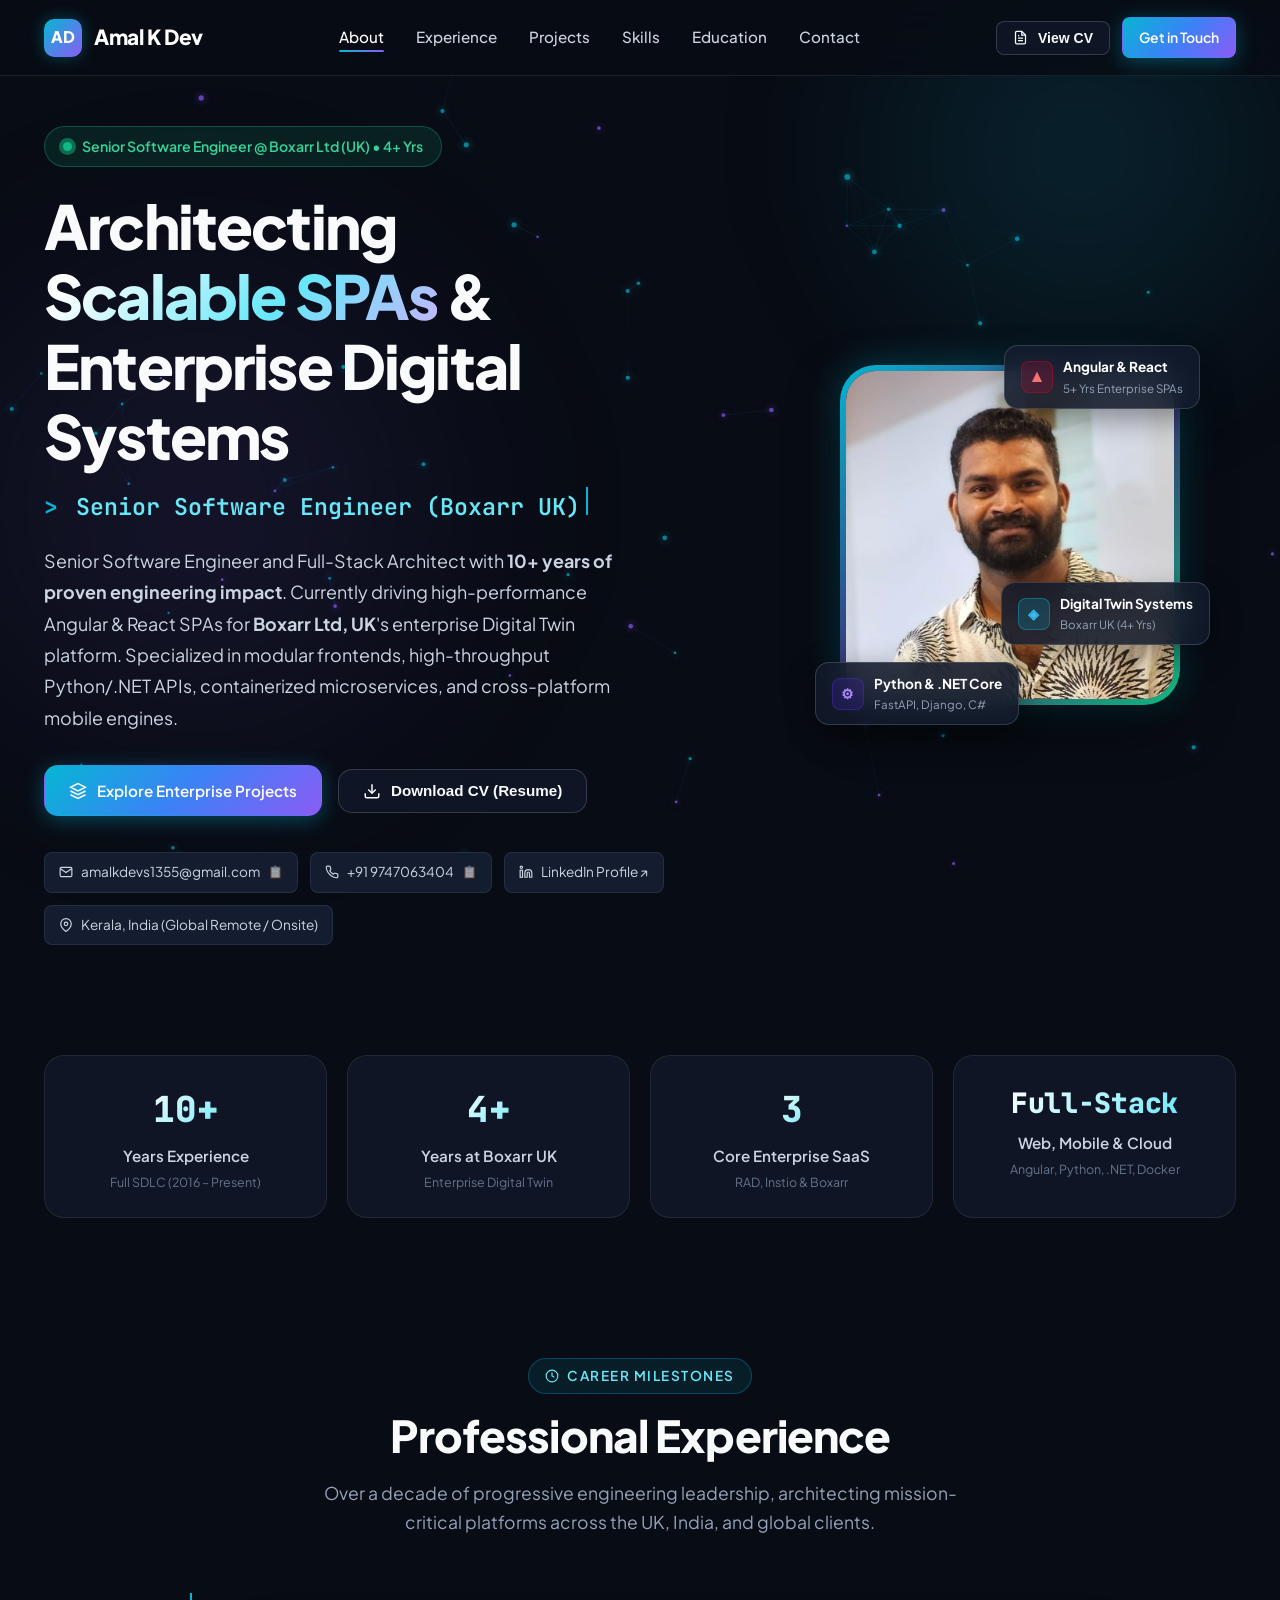
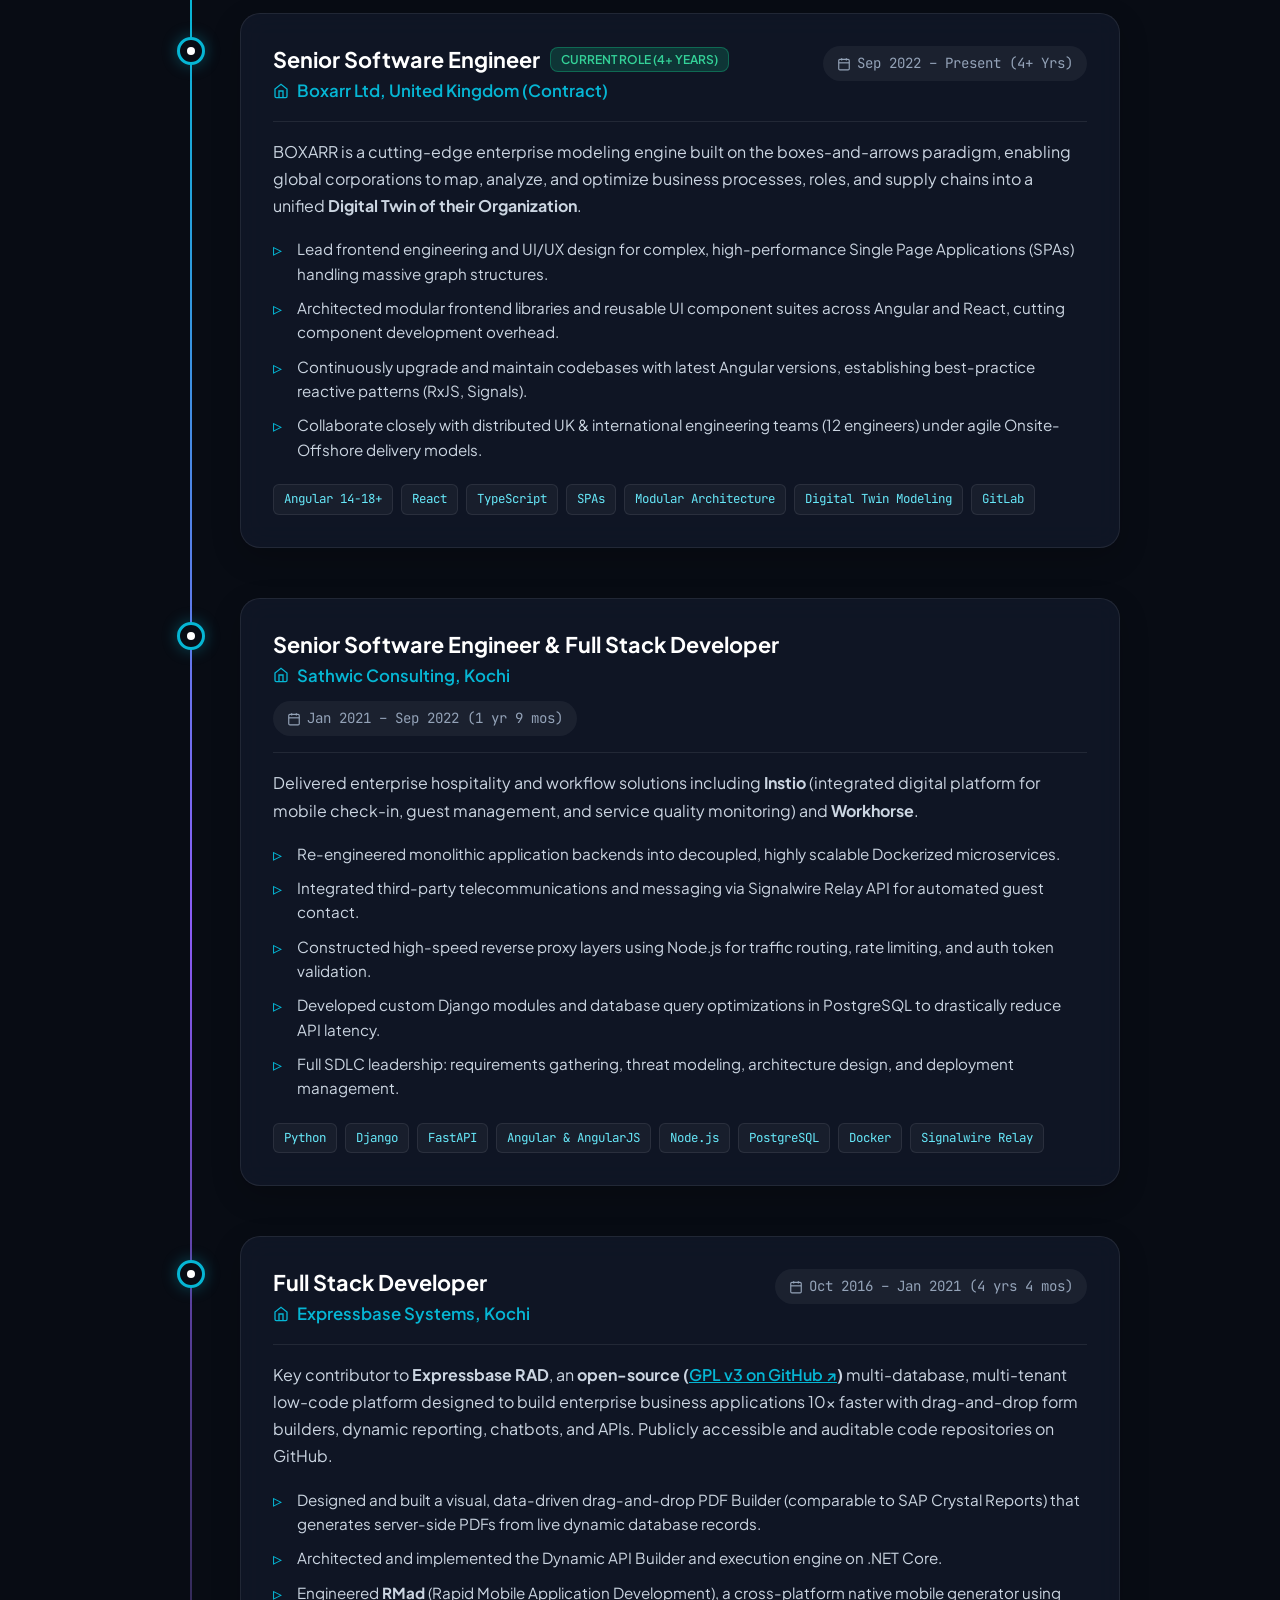
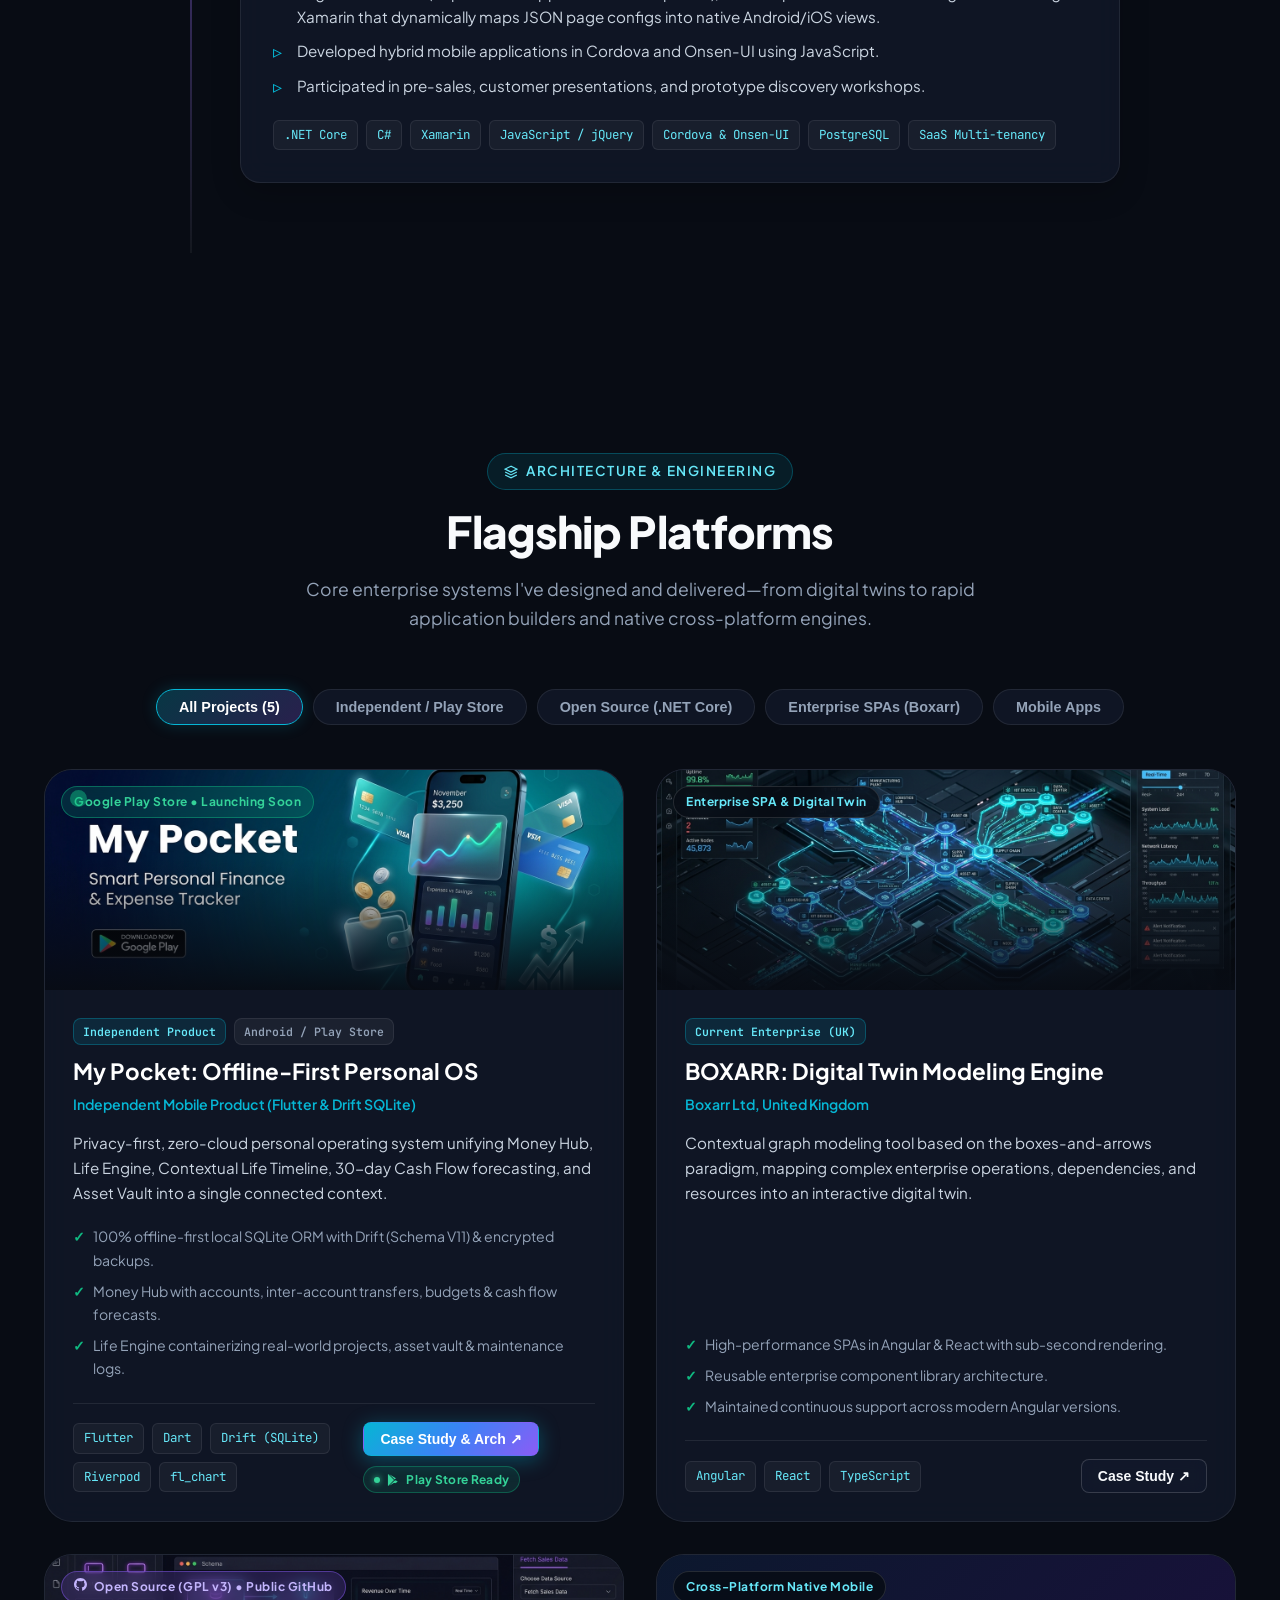
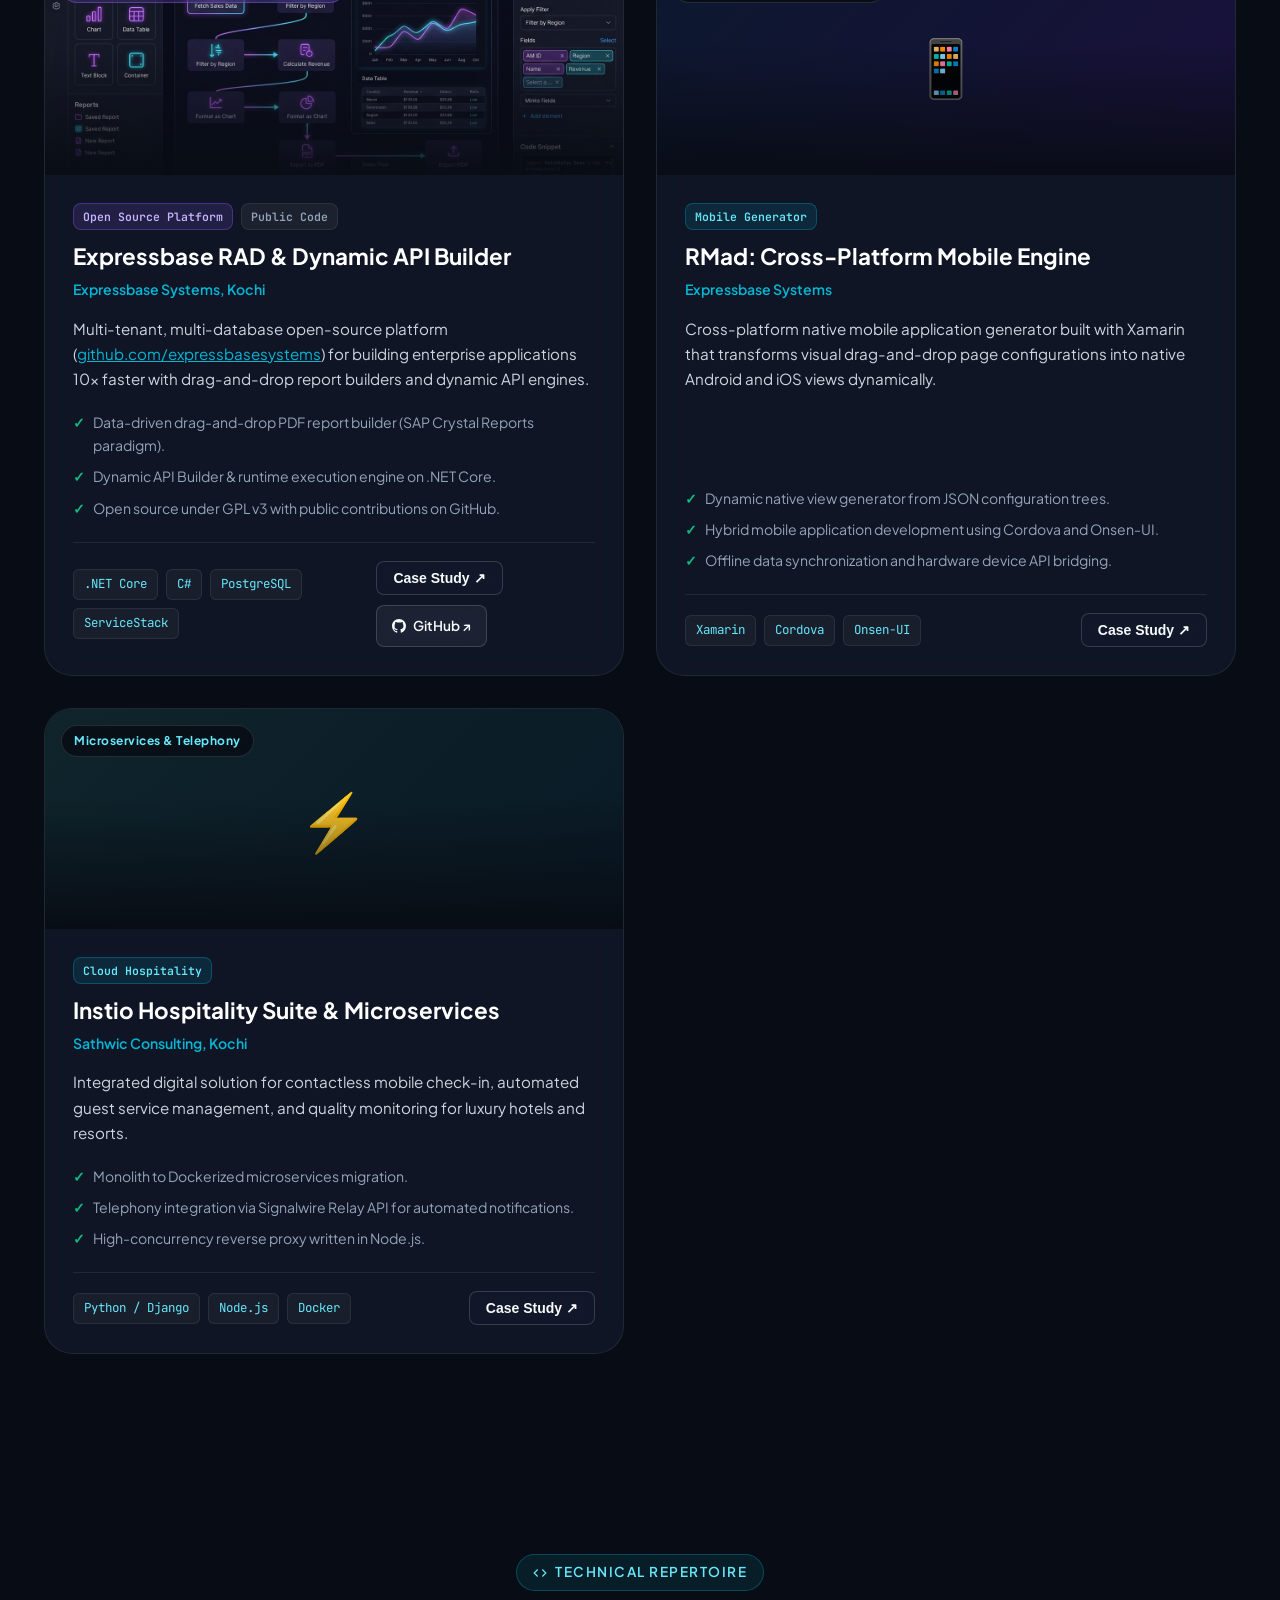
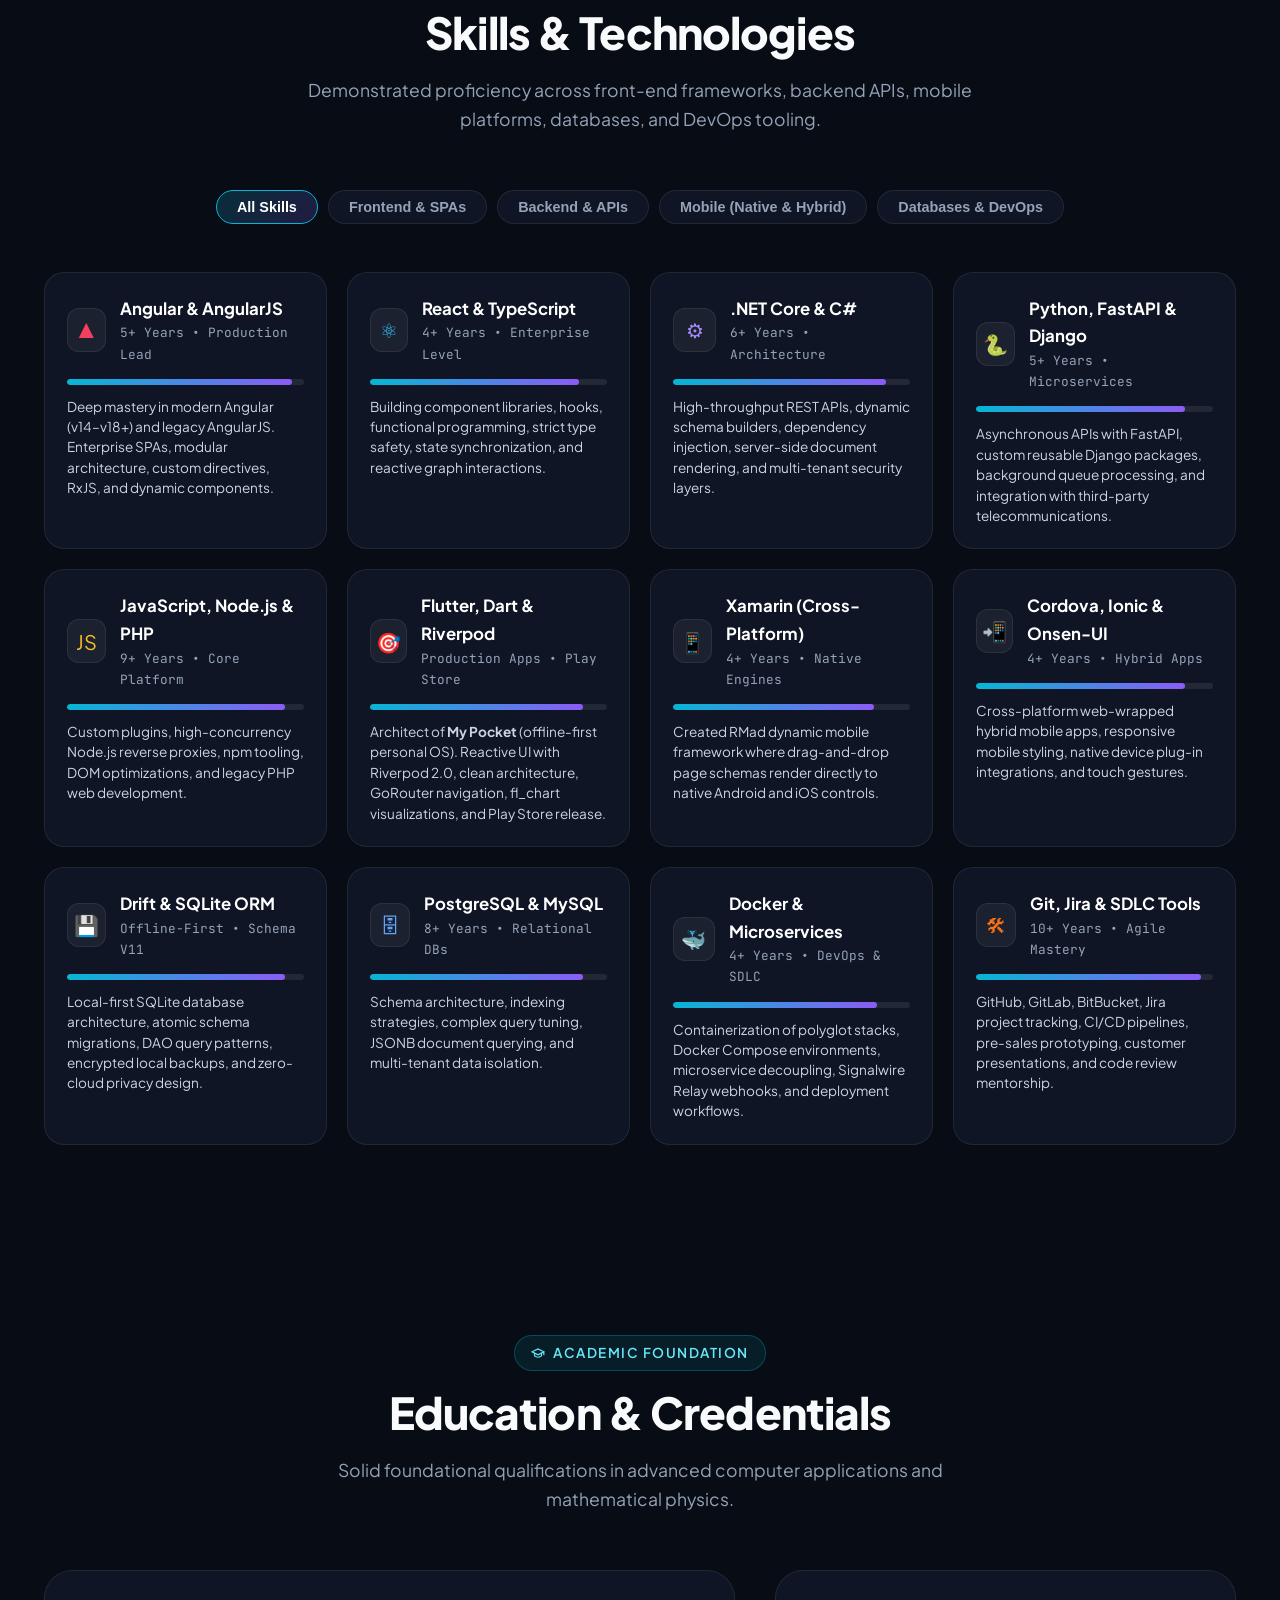
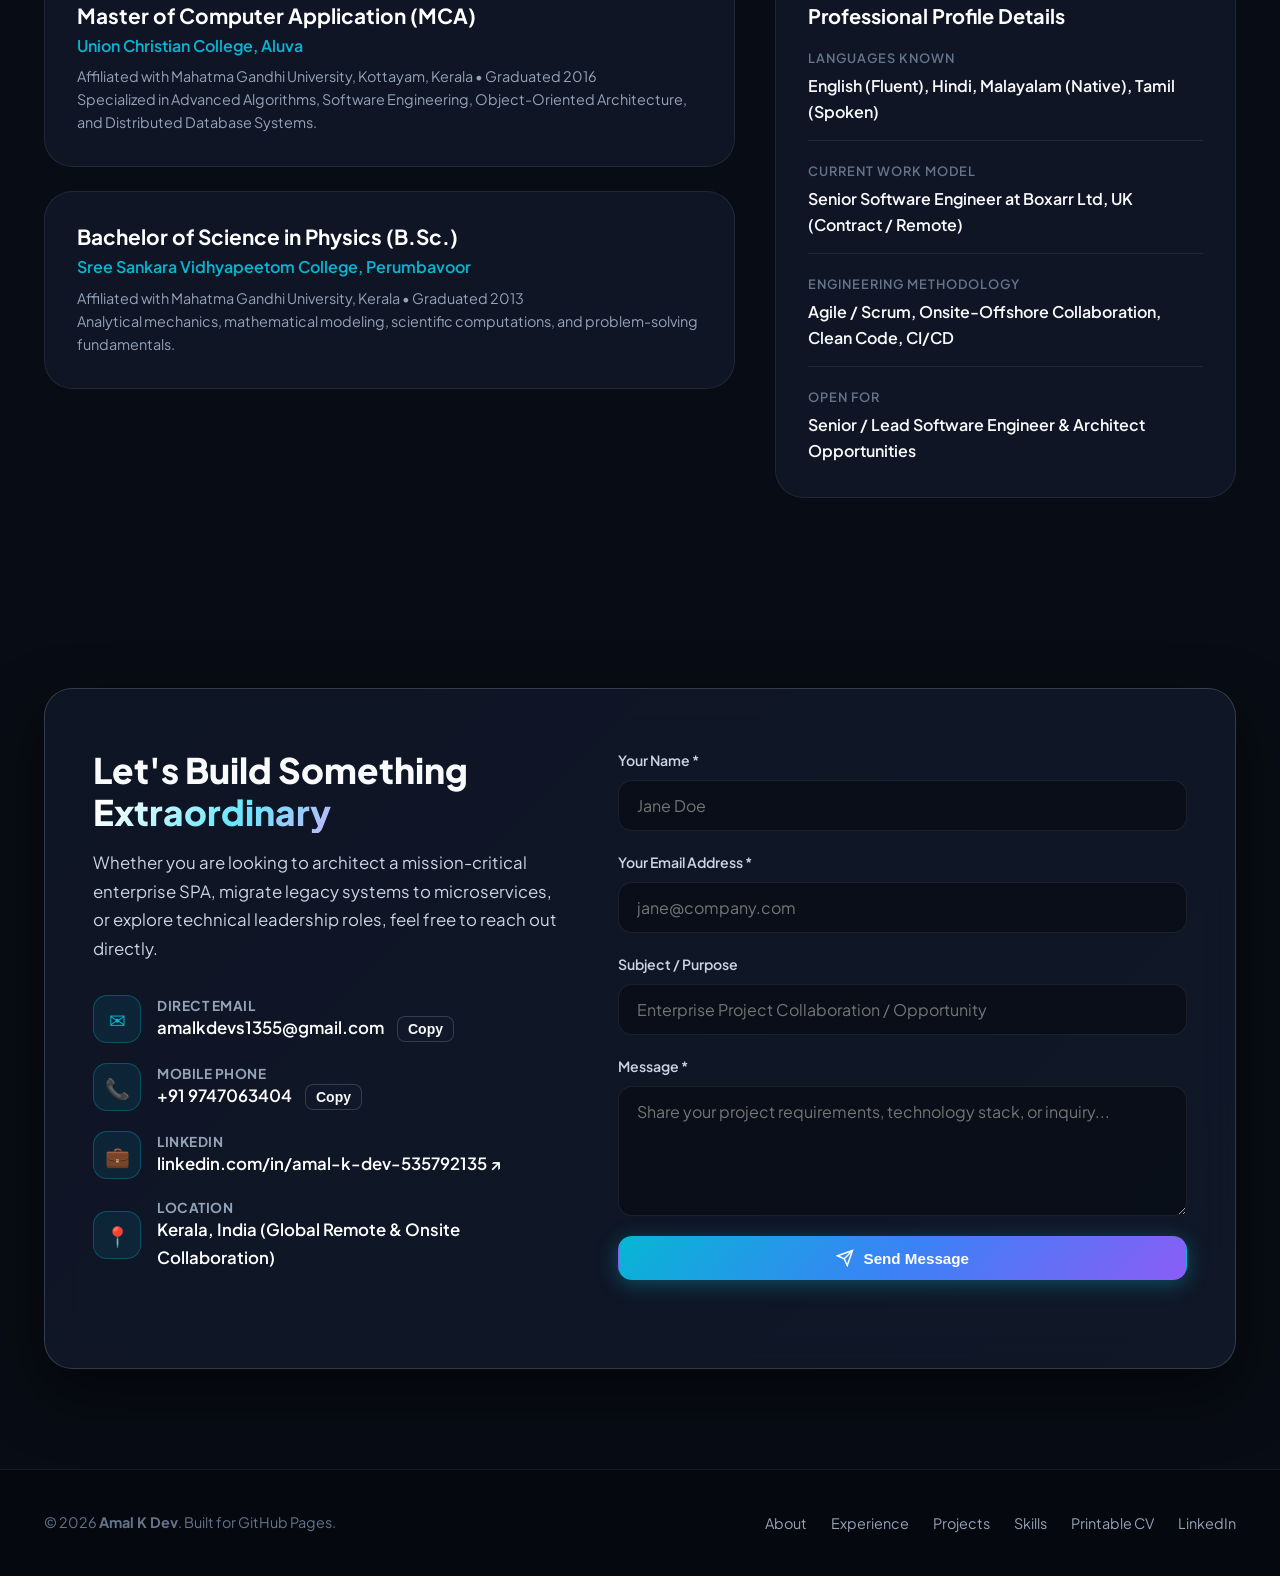
==== commit b253d6d4: "Projects section and github links" ====
--- a/index.html
+++ b/index.html
@@ -43,25 +43,45 @@
         <span>Amal K Dev</span>
       </a>
 
-      <ul class="nav-links">
+      <ul class="nav-links" id="nav-links">
         <li><a href="#about" class="nav-link active">About</a></li>
         <li><a href="#experience" class="nav-link">Experience</a></li>
         <li><a href="#projects" class="nav-link">Projects</a></li>
         <li><a href="#skills" class="nav-link">Skills</a></li>
         <li><a href="#education" class="nav-link">Education</a></li>
         <li><a href="#contact" class="nav-link">Contact</a></li>
+        <li class="mobile-nav-divider"></li>
+        <li class="mobile-nav-action-item">
+          <button class="btn btn-secondary btn-full open-resume-btn">
+            <svg width="15" height="15" viewBox="0 0 24 24" fill="none" stroke="currentColor" stroke-width="2"><path d="M14 2H6a2 2 0 0 0-2 2v16a2 2 0 0 0 2 2h12a2 2 0 0 0 2-2V8z"></path><polyline points="14 2 14 8 20 8"></polyline><line x1="16" y1="13" x2="8" y2="13"></line><line x1="16" y1="17" x2="8" y2="17"></line><polyline points="10 9 9 9 8 9"></polyline></svg>
+            View CV (Resume)
+          </button>
+        </li>
+        <li class="mobile-nav-action-item">
+          <a href="#contact" class="btn btn-primary btn-full mobile-contact-btn">
+            <svg width="15" height="15" viewBox="0 0 24 24" fill="none" stroke="currentColor" stroke-width="2"><path d="M22 16.92v3a2 2 0 0 1-2.18 2 19.79 19.79 0 0 1-8.63-3.07 19.5 19.5 0 0 1-6-6 19.79 19.79 0 0 1-3.07-8.67A2 2 0 0 1 4.11 2h3a2 2 0 0 1 2 1.72 12.84 12.84 0 0 0 .7 2.81 2 2 0 0 1-.45 2.11L8.09 9.91a16 16 0 0 0 6 6l1.27-1.27a2 2 0 0 1 2.11-.45 12.84 12.84 0 0 0 2.81.7A2 2 0 0 1 22 16.92z"></path></svg>
+            Get in Touch
+          </a>
+        </li>
       </ul>
 
       <div class="nav-actions">
-        <button class="btn btn-secondary btn-sm open-resume-btn" id="nav-resume-btn">
-          <svg width="15" height="15" viewBox="0 0 24 24" fill="none" stroke="currentColor" stroke-width="2"><path d="M14 2H6a2 2 0 0 0-2 2v16a2 2 0 0 0 2 2h12a2 2 0 0 0 2-2V8z"></path><polyline points="14 2 14 8 20 8"></polyline><line x1="16" y1="13" x2="8" y2="13"></line><line x1="16" y1="17" x2="8" y2="17"></line><polyline points="10 9 9 9 8 9"></polyline></svg>
-          View CV
+        <div class="desktop-nav-actions">
+          <button class="btn btn-secondary btn-sm open-resume-btn" id="nav-resume-btn">
+            <svg width="15" height="15" viewBox="0 0 24 24" fill="none" stroke="currentColor" stroke-width="2"><path d="M14 2H6a2 2 0 0 0-2 2v16a2 2 0 0 0 2 2h12a2 2 0 0 0 2-2V8z"></path><polyline points="14 2 14 8 20 8"></polyline><line x1="16" y1="13" x2="8" y2="13"></line><line x1="16" y1="17" x2="8" y2="17"></line><polyline points="10 9 9 9 8 9"></polyline></svg>
+            View CV
+          </button>
+          <a href="#contact" class="btn btn-primary btn-sm">Get in Touch</a>
+        </div>
+        <button class="menu-toggle" id="menu-toggle" aria-label="Toggle navigation menu" aria-expanded="false">
+          <span class="hamburger-bar"></span>
+          <span class="hamburger-bar"></span>
+          <span class="hamburger-bar"></span>
         </button>
-        <a href="#contact" class="btn btn-primary btn-sm">Get in Touch</a>
-        <button class="menu-toggle" id="menu-toggle" aria-label="Toggle navigation menu">☰</button>
       </div>
     </div>
   </header>
+  <div class="mobile-nav-backdrop" id="mobile-nav-backdrop"></div>
 
   <!-- ========================================================================
        HERO SECTION
@@ -80,7 +100,7 @@
           </h1>
 
           <div class="hero-typing-wrap">
-            <span>&gt;&nbsp;</span>
+            <span class="typing-prompt">&gt;&nbsp;</span>
             <span id="hero-typing"></span>
             <span class="typing-cursor"></span>
           </div>
@@ -188,7 +208,7 @@
         </div>
 
         <div class="stat-card">
-          <span class="stat-number">Full-Stack</span>
+          <span class="stat-number text-metric">Full-Stack</span>
           <span class="stat-label">Web, Mobile & Cloud</span>
           <span class="stat-sublabel">Angular, Python, .NET, Docker</span>
         </div>
@@ -328,7 +348,7 @@
             </div>
 
             <p class="timeline-summary">
-              Key contributor to <strong>Expressbase RAD</strong>, a multi-database, multi-tenant cloud SaaS platform designed to build enterprise business applications 10x faster with drag-and-drop form builders, dynamic reporting, chatbots, and APIs.
+              Key contributor to <strong>Expressbase RAD</strong>, an <strong>open-source (<a href="https://github.com/expressbasesystems" target="_blank" rel="noopener noreferrer" style="color: var(--cyan); text-decoration: underline; font-weight: 600;">GPL v3 on GitHub ↗</a>)</strong> multi-database, multi-tenant low-code platform designed to build enterprise business applications 10x faster with drag-and-drop form builders, dynamic reporting, chatbots, and APIs. Publicly accessible and auditable code repositories on GitHub.
             </p>
 
             <ul class="timeline-bullets">
@@ -370,15 +390,71 @@
         </p>
       </div>
 
+      <!-- Projects Category Filter Tabs -->
+      <div class="projects-filter">
+        <button class="project-filter-btn active" data-filter="all">All Projects (5)</button>
+        <button class="project-filter-btn" data-filter="independent">Independent / Play Store</button>
+        <button class="project-filter-btn" data-filter="opensource">Open Source (.NET Core)</button>
+        <button class="project-filter-btn" data-filter="enterprise">Enterprise SPAs (Boxarr)</button>
+        <button class="project-filter-btn" data-filter="mobile">Mobile Apps</button>
+      </div>
+
       <div class="projects-grid">
-        <!-- Project 1: Boxarr Digital Twin -->
-        <div class="project-card" data-project-id="boxarr">
+        <!-- Project 1: My Pocket (Independent Flagship Mobile Product) -->
+        <div class="project-card" data-project-id="mypocket" data-category="independent mobile">
+          <div class="project-preview">
+            <img src="./assets/images/my_pocket/feature_graphic.jpg" alt="My Pocket - Offline-First Personal Operating System" class="project-img">
+            <div class="project-overlay"></div>
+            <div class="project-category-tag badge-playstore">
+              <span class="status-pulse" style="width: 7px; height: 7px;"></span>
+              Google Play Store • Launching Soon
+            </div>
+          </div>
+          <div class="project-body">
+            <div class="project-header-meta">
+              <span class="project-badge-pill">Independent Product</span>
+              <span class="project-badge-pill pill-subtle">Android / Play Store</span>
+            </div>
+            <h3 class="project-title">My Pocket: Offline-First Personal OS</h3>
+            <div class="project-client">Independent Mobile Product (Flutter & Drift SQLite)</div>
+            <p class="project-desc">
+              Privacy-first, zero-cloud personal operating system unifying Money Hub, Life Engine, Contextual Life Timeline, 30-day Cash Flow forecasting, and Asset Vault into a single connected context.
+            </p>
+            <ul class="project-highlights">
+              <li>100% offline-first local SQLite ORM with Drift (Schema V11) & encrypted backups.</li>
+              <li>Money Hub with accounts, inter-account transfers, budgets & cash flow forecasts.</li>
+              <li>Life Engine containerizing real-world projects, asset vault & maintenance logs.</li>
+            </ul>
+            <div class="project-footer">
+              <div class="tech-tag-group">
+                <span class="tech-tag">Flutter</span>
+                <span class="tech-tag">Dart</span>
+                <span class="tech-tag">Drift (SQLite)</span>
+                <span class="tech-tag">Riverpod</span>
+                <span class="tech-tag">fl_chart</span>
+              </div>
+              <div class="project-card-actions">
+                <button class="btn btn-primary btn-sm view-project-btn">Case Study & Arch ↗</button>
+                <span class="playstore-pill">
+                  <svg width="14" height="14" viewBox="0 0 24 24" fill="currentColor"><path d="M3.609 1.814L13.792 12 3.61 22.186c-.198-.224-.31-.527-.31-.861V2.675c0-.334.112-.637.31-.861zm11.241 11.244l2.128 2.128-11.45 6.577 9.322-8.705zm0-2.116L5.527 2.237l11.45 6.577-2.127 2.128zm1.06 1.058l3.414 1.957c.789.452.789 1.194 0 1.646l-3.414 1.957-1.782-1.78 1.782-1.78z"/></svg>
+                  Play Store Ready
+                </span>
+              </div>
+            </div>
+          </div>
+        </div>
+
+        <!-- Project 2: Boxarr Digital Twin -->
+        <div class="project-card" data-project-id="boxarr" data-category="enterprise">
           <div class="project-preview">
             <img src="./assets/images/digital_twin.jpg" alt="BOXARR Digital Twin Platform" class="project-img">
             <div class="project-overlay"></div>
             <div class="project-category-tag">Enterprise SPA & Digital Twin</div>
           </div>
           <div class="project-body">
+            <div class="project-header-meta">
+              <span class="project-badge-pill pill-boxarr">Current Enterprise (UK)</span>
+            </div>
             <h3 class="project-title">BOXARR: Digital Twin Modeling Engine</h3>
             <div class="project-client">Boxarr Ltd, United Kingdom</div>
             <p class="project-desc">
@@ -400,45 +476,62 @@
           </div>
         </div>
 
-        <!-- Project 2: Expressbase RAD & API Builder -->
-        <div class="project-card" data-project-id="expressbase">
+        <!-- Project 3: Expressbase RAD & API Builder -->
+        <div class="project-card" data-project-id="expressbase" data-category="opensource enterprise">
           <div class="project-preview">
             <img src="./assets/images/rad_builder.jpg" alt="Expressbase RAD & Dynamic API Builder" class="project-img">
             <div class="project-overlay"></div>
-            <div class="project-category-tag">Cloud SaaS & Low-Code Platform</div>
+            <div class="project-category-tag badge-opensource">
+              <svg width="13" height="13" viewBox="0 0 24 24" fill="currentColor" style="margin-right: 4px;"><path d="M12 0c-6.626 0-12 5.373-12 12 0 5.302 3.438 9.8 8.207 11.387.599.111.793-.261.793-.577v-2.234c-3.338.726-4.033-1.416-4.033-1.416-.546-1.387-1.333-1.756-1.333-1.756-1.089-.745.083-.729.083-.729 1.205.084 1.839 1.237 1.839 1.237 1.07 1.834 2.807 1.304 3.492.997.107-.775.418-1.305.762-1.604-2.665-.305-5.467-1.334-5.467-5.931 0-1.311.469-2.381 1.236-3.221-.124-.303-.535-1.524.117-3.176 0 0 1.008-.322 3.301 1.23.957-.266 1.983-.399 3.003-.404 1.02.005 2.047.138 3.006.404 2.291-1.552 3.297-1.23 3.297-1.23.653 1.653.242 2.874.118 3.176.77.84 1.235 1.911 1.235 3.221 0 4.609-2.807 5.624-5.479 5.921.43.372.823 1.102.823 2.222v3.293c0 .319.192.694.801.576 4.765-1.589 8.199-6.086 8.199-11.386 0-6.627-5.373-12-12-12z"/></svg>
+              Open Source (GPL v3) • Public GitHub
+            </div>
           </div>
           <div class="project-body">
+            <div class="project-header-meta">
+              <span class="project-badge-pill pill-opensource">Open Source Platform</span>
+              <span class="project-badge-pill pill-subtle">Public Code</span>
+            </div>
             <h3 class="project-title">Expressbase RAD & Dynamic API Builder</h3>
             <div class="project-client">Expressbase Systems, Kochi</div>
             <p class="project-desc">
-              Multi-tenant, multi-database cloud SaaS platform for building enterprise applications 10x faster with drag-and-drop report builders and dynamic API engines.
+              Multi-tenant, multi-database open-source platform (<a href="https://github.com/expressbasesystems" target="_blank" rel="noopener noreferrer" style="color: var(--cyan); text-decoration: underline;">github.com/expressbasesystems</a>) for building enterprise applications 10x faster with drag-and-drop report builders and dynamic API engines.
             </p>
             <ul class="project-highlights">
               <li>Data-driven drag-and-drop PDF report builder (SAP Crystal Reports paradigm).</li>
               <li>Dynamic API Builder & runtime execution engine on .NET Core.</li>
-              <li>Enterprise multi-tenancy & custom JavaScript plugin ecosystem.</li>
+              <li>Open source under GPL v3 with public contributions on GitHub.</li>
             </ul>
             <div class="project-footer">
               <div class="tech-tag-group">
                 <span class="tech-tag">.NET Core</span>
                 <span class="tech-tag">C#</span>
                 <span class="tech-tag">PostgreSQL</span>
-              </div>
-              <button class="btn btn-secondary btn-sm view-project-btn">Case Study ↗</button>
-            </div>
-          </div>
-        </div>
-
-        <!-- Project 3: RMad Mobile Engine -->
-        <div class="project-card" data-project-id="rmad">
+                <span class="tech-tag">ServiceStack</span>
+              </div>
+              <div class="project-card-actions">
+                <button class="btn btn-secondary btn-sm view-project-btn">Case Study ↗</button>
+                <a href="https://github.com/expressbasesystems" target="_blank" rel="noopener noreferrer" class="btn btn-secondary btn-sm btn-github" title="View open-source repositories on GitHub">
+                  <svg width="14" height="14" viewBox="0 0 24 24" fill="currentColor"><path d="M12 0c-6.626 0-12 5.373-12 12 0 5.302 3.438 9.8 8.207 11.387.599.111.793-.261.793-.577v-2.234c-3.338.726-4.033-1.416-4.033-1.416-.546-1.387-1.333-1.756-1.333-1.756-1.089-.745.083-.729.083-.729 1.205.084 1.839 1.237 1.839 1.237 1.07 1.834 2.807 1.304 3.492.997.107-.775.418-1.305.762-1.604-2.665-.305-5.467-1.334-5.467-5.931 0-1.311.469-2.381 1.236-3.221-.124-.303-.535-1.524.117-3.176 0 0 1.008-.322 3.301 1.23.957-.266 1.983-.399 3.003-.404 1.02.005 2.047.138 3.006.404 2.291-1.552 3.297-1.23 3.297-1.23.653 1.653.242 2.874.118 3.176.77.84 1.235 1.911 1.235 3.221 0 4.609-2.807 5.624-5.479 5.921.43.372.823 1.102.823 2.222v3.293c0 .319.192.694.801.576 4.765-1.589 8.199-6.086 8.199-11.386 0-6.627-5.373-12-12-12z"/></svg>
+                  GitHub ↗
+                </a>
+              </div>
+            </div>
+          </div>
+        </div>
+
+        <!-- Project 4: RMad Mobile Engine -->
+        <div class="project-card" data-project-id="rmad" data-category="mobile">
           <div class="project-preview">
             <div style="width:100%; height:100%; background: linear-gradient(135deg, #0c182e, #1a103c); display:flex; align-items:center; justify-content:center;">
               <div style="font-size:3.5rem; color: #8b5cf6;">📱</div>
             </div>
             <div class="project-overlay"></div>
-            <div class="project-category-tag">Cross-Platform Native & Hybrid Mobile</div>
+            <div class="project-category-tag">Cross-Platform Native Mobile</div>
           </div>
           <div class="project-body">
+            <div class="project-header-meta">
+              <span class="project-badge-pill">Mobile Generator</span>
+            </div>
             <h3 class="project-title">RMad: Cross-Platform Mobile Engine</h3>
             <div class="project-client">Expressbase Systems</div>
             <p class="project-desc">
@@ -460,16 +553,19 @@
           </div>
         </div>
 
-        <!-- Project 4: Instio & Telephony Microservices -->
-        <div class="project-card" data-project-id="instio">
+        <!-- Project 5: Instio & Telephony Microservices -->
+        <div class="project-card" data-project-id="instio" data-category="enterprise">
           <div class="project-preview">
             <div style="width:100%; height:100%; background: linear-gradient(135deg, #0f242b, #091a26); display:flex; align-items:center; justify-content:center;">
               <div style="font-size:3.5rem; color: #06b6d4;">⚡</div>
             </div>
             <div class="project-overlay"></div>
-            <div class="project-category-tag">Microservices & Hospitality Telephony</div>
+            <div class="project-category-tag">Microservices & Telephony</div>
           </div>
           <div class="project-body">
+            <div class="project-header-meta">
+              <span class="project-badge-pill">Cloud Hospitality</span>
+            </div>
             <h3 class="project-title">Instio Hospitality Suite & Microservices</h3>
             <div class="project-client">Sathwic Consulting, Kochi</div>
             <p class="project-desc">
@@ -605,7 +701,24 @@
           </p>
         </div>
 
-        <!-- Skill 6 -->
+        <!-- Skill 6: Flutter & Dart -->
+        <div class="skill-card" data-category="mobile frontend">
+          <div class="skill-header">
+            <div class="skill-icon-box" style="color: #02569b;">🎯</div>
+            <div>
+              <div class="skill-name">Flutter, Dart & Riverpod</div>
+              <div class="skill-meta">Production Apps • Play Store</div>
+            </div>
+          </div>
+          <div class="skill-bar-wrap">
+            <div class="skill-bar-fill" style="width: 90%;"></div>
+          </div>
+          <p class="skill-desc">
+            Architect of <strong>My Pocket</strong> (offline-first personal OS). Reactive UI with Riverpod 2.0, clean architecture, GoRouter navigation, fl_chart visualizations, and Play Store release.
+          </p>
+        </div>
+
+        <!-- Skill 7 -->
         <div class="skill-card" data-category="mobile">
           <div class="skill-header">
             <div class="skill-icon-box" style="color: #818cf8;">📱</div>
@@ -622,7 +735,7 @@
           </p>
         </div>
 
-        <!-- Skill 7 -->
+        <!-- Skill 8 -->
         <div class="skill-card" data-category="mobile">
           <div class="skill-header">
             <div class="skill-icon-box" style="color: #38bdf8;">📲</div>
@@ -636,6 +749,23 @@
           </div>
           <p class="skill-desc">
             Cross-platform web-wrapped hybrid mobile apps, responsive mobile styling, native device plug-in integrations, and touch gestures.
+          </p>
+        </div>
+
+        <!-- Skill 9: Drift & SQLite ORM -->
+        <div class="skill-card" data-category="database mobile">
+          <div class="skill-header">
+            <div class="skill-icon-box" style="color: #06b6d4;">💾</div>
+            <div>
+              <div class="skill-name">Drift & SQLite ORM</div>
+              <div class="skill-meta">Offline-First • Schema V11</div>
+            </div>
+          </div>
+          <div class="skill-bar-wrap">
+            <div class="skill-bar-fill" style="width: 92%;"></div>
+          </div>
+          <p class="skill-desc">
+            Local-first SQLite database architecture, atomic schema migrations, DAO query patterns, encrypted local backups, and zero-cloud privacy design.
           </p>
         </div>
 
@@ -873,11 +1003,11 @@
     <div class="modal-container">
       <button class="modal-close-btn" id="modal-close-btn" aria-label="Close modal">✕</button>
       <div class="modal-content">
-        <div style="display: flex; gap: 10px; align-items: center; margin-bottom: 12px;">
+        <div class="modal-header-block" style="display: flex; gap: 10px; align-items: center; margin-bottom: 12px; padding-right: 48px;">
           <span class="project-category-tag" id="modal-project-badge" style="position: static;">Badge</span>
           <span style="font-size: 0.85rem; color: var(--text-dim);" id="modal-project-client">Client</span>
         </div>
-        <h2 id="modal-project-title" style="font-size: 1.8rem; margin-bottom: 16px; color: #fff;">Project Title</h2>
+        <h2 id="modal-project-title" style="font-size: 1.8rem; margin-bottom: 16px; color: #fff; padding-right: 48px;">Project Title</h2>
 
         <h4 style="font-size: 0.95rem; text-transform: uppercase; letter-spacing: 1px; color: var(--cyan); margin-bottom: 8px;">Overview & Business Value</h4>
         <p id="modal-project-overview" style="margin-bottom: 24px; font-size: 1rem; color: var(--text-secondary); line-height: 1.7;"></p>
@@ -901,13 +1031,13 @@
     <div class="modal-container" style="max-width: 900px;">
       <button class="modal-close-btn" id="resume-modal-close" aria-label="Close modal">✕</button>
       <div class="modal-content">
-        <div style="display: flex; justify-content: space-between; align-items: center; border-bottom: 1px solid var(--border-subtle); padding-bottom: 16px; margin-bottom: 24px; flex-wrap: wrap; gap: 12px;">
+        <div class="resume-modal-header" style="display: flex; justify-content: space-between; align-items: flex-start; border-bottom: 1px solid var(--border-subtle); padding-bottom: 16px; margin-bottom: 24px; flex-wrap: wrap; gap: 14px; padding-right: 48px;">
           <div>
-            <h2 style="font-size: 1.8rem; font-weight: 800; color: #fff;">Amal K Dev — Curriculum Vitae</h2>
-            <p style="color: var(--cyan); font-weight: 600;">Senior Software Engineer • 10+ Years Experience</p>
+            <h2 style="font-size: clamp(1.3rem, 3.5vw, 1.8rem); font-weight: 800; color: #fff;">Amal K Dev — Curriculum Vitae</h2>
+            <p style="color: var(--cyan); font-weight: 600; font-size: 0.92rem;">Senior Software Engineer • 10+ Years Experience</p>
           </div>
           <div style="display: flex; gap: 10px;">
-            <a href="./resume.html" target="_blank" class="btn btn-primary btn-sm">
+            <a href="./resume.html" target="_blank" class="btn btn-primary btn-sm resume-action-btn">
               <svg width="15" height="15" viewBox="0 0 24 24" fill="none" stroke="currentColor" stroke-width="2"><polyline points="6 9 6 2 18 2 18 9"></polyline><path d="M6 18H4a2 2 0 0 1-2-2v-5a2 2 0 0 1 2-2h16a2 2 0 0 1 2 2v5a2 2 0 0 1-2 2h-2"></path><rect x="6" y="14" width="12" height="8"></rect></svg>
               Print / Save as PDF
             </a>
--- a/styles.css
+++ b/styles.css
@@ -73,9 +73,14 @@
   color: var(--text-primary);
   line-height: 1.65;
   overflow-x: hidden;
+  width: 100%;
   position: relative;
   -webkit-font-smoothing: antialiased;
   -moz-osx-font-smoothing: grayscale;
+}
+
+body.nav-open {
+  overflow: hidden;
 }
 
 /* Canvas Background */
@@ -352,19 +357,91 @@
   width: 100%;
 }
 
+.desktop-nav-actions {
+  display: flex;
+  align-items: center;
+  gap: 12px;
+}
+
 .nav-actions {
   display: flex;
   align-items: center;
-  gap: 16px;
+  gap: 12px;
 }
 
 .menu-toggle {
   display: none;
-  background: none;
-  border: none;
-  color: var(--text-primary);
-  font-size: 1.5rem;
+  position: relative;
+  width: 42px;
+  height: 42px;
+  background: rgba(255, 255, 255, 0.05);
+  border: 1px solid var(--border-subtle);
+  border-radius: var(--radius-sm);
   cursor: pointer;
+  padding: 0;
+  align-items: center;
+  justify-content: center;
+  flex-direction: column;
+  gap: 5px;
+  z-index: 1002;
+  transition: all var(--transition-fast);
+}
+
+.menu-toggle:hover {
+  background: rgba(6, 182, 212, 0.12);
+  border-color: var(--cyan);
+}
+
+.hamburger-bar {
+  display: block;
+  width: 20px;
+  height: 2px;
+  background-color: #ffffff;
+  border-radius: 2px;
+  transition: transform 0.3s cubic-bezier(0.16, 1, 0.3, 1), opacity 0.2s ease, background-color 0.2s ease;
+}
+
+.menu-toggle.active .hamburger-bar:nth-child(1) {
+  transform: translateY(7px) rotate(45deg);
+  background-color: var(--cyan);
+}
+
+.menu-toggle.active .hamburger-bar:nth-child(2) {
+  opacity: 0;
+  transform: scaleX(0);
+}
+
+.menu-toggle.active .hamburger-bar:nth-child(3) {
+  transform: translateY(-7px) rotate(-45deg);
+  background-color: var(--cyan);
+}
+
+/* Mobile Nav Backdrop Overlay */
+.mobile-nav-backdrop {
+  position: fixed;
+  top: 0;
+  left: 0;
+  width: 100vw;
+  height: 100vh;
+  background: rgba(4, 7, 14, 0.7);
+  backdrop-filter: blur(8px);
+  -webkit-backdrop-filter: blur(8px);
+  z-index: 998;
+  opacity: 0;
+  visibility: hidden;
+  transition: all 0.3s cubic-bezier(0.16, 1, 0.3, 1);
+  pointer-events: none;
+}
+
+.mobile-nav-backdrop.active {
+  opacity: 1;
+  visibility: visible;
+  pointer-events: auto;
+}
+
+.mobile-nav-divider,
+.mobile-nav-action-item {
+  display: none;
 }
 
 /* ==========================================================================
@@ -444,13 +521,22 @@
 
 .hero-typing-wrap {
   display: flex;
-  align-items: center;
-  font-size: clamp(1.15rem, 2.2vw, 1.45rem);
+  flex-wrap: wrap;
+  align-items: baseline;
+  font-size: clamp(1rem, 2.5vw, 1.45rem);
   font-weight: 600;
   color: var(--cyan-light);
   margin-bottom: 20px;
   min-height: 38px;
+  line-height: 1.4;
   font-family: var(--font-mono);
+}
+
+.typing-prompt {
+  color: var(--cyan);
+  font-weight: 700;
+  flex-shrink: 0;
+  margin-right: 4px;
 }
 
 .typing-cursor {
@@ -699,13 +785,21 @@
 }
 
 .stat-number {
-  font-size: clamp(2.2rem, 3vw, 2.8rem);
+  font-size: clamp(1.9rem, 2.8vw, 2.8rem);
   font-weight: 800;
   font-family: var(--font-mono);
   background: linear-gradient(135deg, #ffffff, var(--cyan-light));
   -webkit-background-clip: text;
   -webkit-text-fill-color: transparent;
   margin-bottom: 4px;
+  white-space: nowrap;
+  hyphens: none;
+  word-break: keep-all;
+}
+
+.stat-number.text-metric {
+  font-size: clamp(1.4rem, 2.2vw, 2.2rem);
+  letter-spacing: -0.01em;
 }
 
 .stat-label {
@@ -917,6 +1011,111 @@
 .projects-section {
   padding: 100px 0;
   position: relative;
+}
+
+/* Category Filter Tabs */
+.projects-filter {
+  display: flex;
+  justify-content: center;
+  flex-wrap: wrap;
+  gap: 10px;
+  margin-bottom: 44px;
+}
+
+.project-filter-btn {
+  padding: 9px 22px;
+  background: var(--bg-card);
+  border: 1px solid var(--border-subtle);
+  border-radius: var(--radius-full);
+  color: var(--text-muted);
+  font-size: 0.9rem;
+  font-weight: 600;
+  cursor: pointer;
+  transition: all var(--transition-fast);
+  display: inline-flex;
+  align-items: center;
+  gap: 6px;
+}
+
+.project-filter-btn:hover {
+  background: var(--bg-card-hover);
+  border-color: var(--cyan);
+  color: #ffffff;
+  transform: translateY(-2px);
+}
+
+.project-filter-btn.active {
+  background: linear-gradient(135deg, rgba(6, 182, 212, 0.25), rgba(139, 92, 246, 0.25));
+  border-color: var(--cyan);
+  color: #ffffff;
+  box-shadow: 0 0 16px rgba(6, 182, 212, 0.2);
+}
+
+/* Special Badges */
+.badge-playstore {
+  background: rgba(16, 185, 129, 0.18) !important;
+  color: #34d399 !important;
+  border-color: rgba(16, 185, 129, 0.45) !important;
+}
+
+.badge-opensource {
+  background: rgba(139, 92, 246, 0.18) !important;
+  color: #c4b5fd !important;
+  border-color: rgba(139, 92, 246, 0.45) !important;
+}
+
+.playstore-pill {
+  display: inline-flex;
+  align-items: center;
+  gap: 6px;
+  background: rgba(16, 185, 129, 0.12);
+  border: 1px solid rgba(16, 185, 129, 0.35);
+  color: #34d399;
+  padding: 3px 10px;
+  border-radius: var(--radius-full);
+  font-size: 0.75rem;
+  font-weight: 700;
+  letter-spacing: 0.3px;
+}
+
+.playstore-pill::before {
+  content: '';
+  display: inline-block;
+  width: 6px;
+  height: 6px;
+  border-radius: 50%;
+  background-color: #34d399;
+  box-shadow: 0 0 6px #34d399;
+}
+
+/* Project Card Actions & GitHub Link */
+.project-card-actions {
+  display: flex;
+  align-items: center;
+  gap: 10px;
+  flex-wrap: wrap;
+}
+
+.btn-github {
+  display: inline-flex;
+  align-items: center;
+  gap: 7px;
+  padding: 9px 15px;
+  border-radius: var(--radius-sm);
+  font-size: 0.85rem;
+  font-weight: 600;
+  background: rgba(255, 255, 255, 0.05);
+  border: 1px solid var(--border-medium);
+  color: var(--text-primary);
+  text-decoration: none;
+  transition: all var(--transition-fast);
+}
+
+.btn-github:hover {
+  background: rgba(255, 255, 255, 0.14);
+  border-color: rgba(255, 255, 255, 0.3);
+  color: #ffffff;
+  transform: translateY(-2px);
 }
 
 .projects-grid {
@@ -993,6 +1192,37 @@
   flex-grow: 1;
 }
 
+.project-header-meta {
+  display: flex;
+  align-items: center;
+  gap: 8px;
+  margin-bottom: 12px;
+  flex-wrap: wrap;
+}
+
+.project-badge-pill {
+  font-family: var(--font-mono);
+  font-size: 0.72rem;
+  font-weight: 600;
+  padding: 3px 9px;
+  border-radius: var(--radius-sm);
+  background: rgba(6, 182, 212, 0.12);
+  color: var(--cyan-light);
+  border: 1px solid rgba(6, 182, 212, 0.3);
+}
+
+.project-badge-pill.pill-opensource {
+  background: rgba(139, 92, 246, 0.15);
+  color: var(--violet-light);
+  border-color: rgba(139, 92, 246, 0.35);
+}
+
+.project-badge-pill.pill-subtle {
+  background: rgba(255, 255, 255, 0.05);
+  color: var(--text-muted);
+  border-color: var(--border-subtle);
+}
+
 .project-title {
   font-size: 1.4rem;
   font-weight: 700;
@@ -1353,7 +1583,7 @@
   border: 1px solid var(--border-subtle);
   border-radius: var(--radius-md);
   color: #ffffff;
-  font-size: 0.95rem;
+  font-size: 16px; /* Prevents auto-zoom in iOS Safari */
   font-family: inherit;
   transition: all var(--transition-fast);
   outline: none;
@@ -1379,8 +1609,9 @@
   left: 0;
   width: 100vw;
   height: 100vh;
-  background: rgba(4, 7, 13, 0.85);
-  backdrop-filter: blur(16px);
+  background: rgba(3, 6, 12, 0.94);
+  backdrop-filter: blur(20px);
+  -webkit-backdrop-filter: blur(20px);
   z-index: 2000;
   display: flex;
   align-items: center;
@@ -1397,7 +1628,7 @@
 }
 
 .modal-container {
-  background: #0d1424;
+  background: #0a0f1c;
   border: 1px solid var(--border-medium);
   border-radius: var(--radius-xl);
   width: 100%;
@@ -1405,7 +1636,7 @@
   max-height: 90vh;
   overflow-y: auto;
   position: relative;
-  box-shadow: 0 25px 60px rgba(0, 0, 0, 0.8);
+  box-shadow: 0 25px 60px rgba(0, 0, 0, 0.95);
   transform: scale(0.95) translateY(20px);
   transition: all var(--transition-base);
 }
@@ -1524,10 +1755,18 @@
 /* ==========================================================================
    RESPONSIVE MEDIA QUERIES
    ========================================================================== */
+
+@media (min-width: 769px) {
+  .mobile-nav-divider,
+  .mobile-nav-action-item {
+    display: none !important;
+  }
+}
+
 @media (max-width: 1024px) {
   .hero-grid {
     grid-template-columns: 1fr;
-    gap: 50px;
+    gap: 48px;
     text-align: center;
   }
 
@@ -1566,71 +1805,437 @@
 }
 
 @media (max-width: 768px) {
+  :root {
+    --header-height: 68px;
+  }
+
+  .desktop-nav-actions {
+    display: none !important;
+  }
+
+  .menu-toggle {
+    display: flex;
+  }
+
   .nav-links {
-    display: none;
-    position: absolute;
+    position: fixed;
     top: var(--header-height);
     left: 0;
     width: 100%;
+    max-height: calc(100vh - var(--header-height));
+    overflow-y: auto;
     background: rgba(8, 12, 20, 0.98);
-    backdrop-filter: blur(20px);
-    border-bottom: 1px solid var(--border-subtle);
+    backdrop-filter: blur(24px);
+    -webkit-backdrop-filter: blur(24px);
+    border-bottom: 1px solid var(--border-medium);
+    box-shadow: 0 25px 50px rgba(0, 0, 0, 0.85);
     flex-direction: column;
-    padding: 24px;
-    gap: 18px;
+    align-items: stretch;
+    padding: 20px 20px 28px 20px;
+    gap: 6px;
+    transform: translateY(-130%);
+    opacity: 0;
+    visibility: hidden;
+    transition: transform 0.35s cubic-bezier(0.16, 1, 0.3, 1), opacity 0.25s ease, visibility 0.35s;
+    z-index: 999;
+    display: flex;
   }
 
   .nav-links.open {
-    display: flex;
-  }
-
-  .menu-toggle {
+    transform: translateY(0);
+    opacity: 1;
+    visibility: visible;
+  }
+
+  .nav-link {
+    font-size: 1.05rem;
+    font-weight: 600;
+    padding: 12px 16px;
+    border-radius: var(--radius-sm);
     display: block;
+    width: 100%;
+    color: var(--text-primary);
+  }
+
+  .nav-link:hover, .nav-link.active {
+    background: rgba(6, 182, 212, 0.1);
+    color: var(--cyan-light);
+  }
+
+  .nav-link::after {
+    display: none;
+  }
+
+  .mobile-nav-divider {
+    height: 1px;
+    background: var(--border-subtle);
+    margin: 12px 0;
+    list-style: none;
+    display: block;
+  }
+
+  .mobile-nav-action-item {
+    list-style: none;
+    width: 100%;
+    margin-top: 6px;
+    display: block;
+  }
+
+  .btn-full {
+    width: 100%;
+    justify-content: center;
+    padding: 13px 20px;
+    font-size: 0.95rem;
+    display: inline-flex;
+  }
+
+  /* Hero Section */
+  .hero {
+    padding-top: calc(var(--header-height) + 24px);
+    padding-bottom: 50px;
+    min-height: auto;
+  }
+
+  .hero-title {
+    font-size: clamp(1.85rem, 6.5vw, 2.75rem);
+    line-height: 1.2;
+  }
+
+  .hero-desc {
+    font-size: 1rem;
+    line-height: 1.65;
+  }
+
+  .avatar-wrapper {
+    width: min(270px, 75vw);
+    height: min(270px, 75vw);
+    border-radius: 28px;
+    margin: 0 auto;
+  }
+
+  .avatar-inner {
+    border-radius: 22px;
+  }
+
+  .floating-chip {
+    display: none;
+  }
+
+  /* Stats Section */
+  .stats-section {
+    padding: 20px 0 40px 0;
+  }
+
+  .stats-grid {
+    grid-template-columns: repeat(2, 1fr);
+    gap: 12px;
+  }
+
+  .stat-card {
+    padding: 18px 12px;
+  }
+
+  .stat-number {
+    font-size: clamp(1.6rem, 5vw, 2.2rem);
+  }
+
+  .stat-number.text-metric {
+    font-size: clamp(1.15rem, 3.6vw, 1.5rem);
+  }
+
+  .stat-label {
+    font-size: 0.85rem;
+  }
+
+  .stat-sublabel {
+    font-size: 0.72rem;
+  }
+
+  /* Timeline */
+  .experience-section {
+    padding: 60px 0;
   }
 
   .timeline::before {
-    left: 15px;
+    left: 14px;
   }
 
   .timeline-item {
-    padding-left: 45px;
+    padding-left: 42px;
+    margin-bottom: 36px;
   }
 
   .timeline-marker {
-    left: 4px;
+    left: 2px;
+    top: 20px;
     width: 24px;
     height: 24px;
   }
 
   .timeline-card {
-    padding: 22px;
-  }
-
-  .contact-wrapper {
-    padding: 32px 20px;
-  }
-
-  .avatar-wrapper {
-    width: 280px;
-    height: 280px;
-  }
-
-  .floating-chip {
-    display: none;
-  }
-}
-
-@media (max-width: 480px) {
-  .stats-grid {
-    grid-template-columns: 1fr;
-  }
-
-  .hero-title {
-    font-size: 2.1rem;
+    padding: 20px 16px;
   }
 
   .timeline-card-header {
     flex-direction: column;
     align-items: flex-start;
-  }
-}
+    gap: 8px;
+  }
+
+  .timeline-role {
+    font-size: 1.15rem;
+    flex-wrap: wrap;
+    gap: 8px;
+  }
+
+  .timeline-badge {
+    font-size: 0.72rem;
+    padding: 3px 8px;
+  }
+
+  .timeline-company {
+    font-size: 0.95rem;
+  }
+
+  .timeline-tenure {
+    font-size: 0.8rem;
+  }
+
+  .timeline-bullets {
+    padding-left: 16px;
+  }
+
+  .timeline-bullets li {
+    font-size: 0.88rem;
+  }
+
+  /* Projects Showcase */
+  .projects-section {
+    padding: 60px 0;
+  }
+
+  .projects-filter {
+    justify-content: flex-start;
+    overflow-x: auto;
+    flex-wrap: nowrap;
+    -webkit-overflow-scrolling: touch;
+    padding-bottom: 10px;
+    margin-bottom: 28px;
+    scrollbar-width: none;
+    -ms-overflow-style: none;
+  }
+
+  .projects-filter::-webkit-scrollbar {
+    display: none;
+  }
+
+  .project-filter-btn {
+    flex-shrink: 0;
+    white-space: nowrap;
+    padding: 8px 16px;
+    font-size: 0.85rem;
+  }
+
+  .project-preview {
+    height: 180px;
+  }
+
+  .project-body {
+    padding: 20px 16px;
+  }
+
+  .project-title {
+    font-size: 1.2rem;
+  }
+
+  .project-footer {
+    flex-direction: column;
+    align-items: stretch;
+    gap: 14px;
+  }
+
+  .project-card-actions {
+    width: 100%;
+    flex-direction: column;
+    gap: 8px;
+  }
+
+  .project-card-actions .btn,
+  .project-card-actions .btn-github,
+  .project-footer .btn {
+    width: 100%;
+    justify-content: center;
+  }
+
+  /* Skills Matrix */
+  .skills-section {
+    padding: 60px 0;
+  }
+
+  .skills-filter {
+    justify-content: flex-start;
+    overflow-x: auto;
+    flex-wrap: nowrap;
+    -webkit-overflow-scrolling: touch;
+    padding-bottom: 8px;
+    margin-bottom: 28px;
+    scrollbar-width: none;
+    -ms-overflow-style: none;
+  }
+
+  .skills-filter::-webkit-scrollbar {
+    display: none;
+  }
+
+  .filter-btn {
+    flex-shrink: 0;
+    white-space: nowrap;
+    padding: 8px 16px;
+    font-size: 0.85rem;
+  }
+
+  .skills-grid {
+    grid-template-columns: 1fr;
+    gap: 16px;
+  }
+
+  /* Contact & Form */
+  .contact-section {
+    padding: 60px 0;
+  }
+
+  .contact-wrapper {
+    padding: 28px 18px;
+    border-radius: var(--radius-lg);
+  }
+
+  .contact-grid {
+    gap: 32px;
+  }
+
+  .contact-title {
+    font-size: 1.6rem;
+  }
+
+  .contact-item {
+    gap: 12px;
+  }
+
+  .contact-icon-circle {
+    width: 42px;
+    height: 42px;
+    font-size: 1.1rem;
+  }
+
+  .contact-detail-text a, .contact-detail-text span {
+    font-size: 0.95rem;
+    word-break: break-all;
+  }
+
+  .form-actions .btn {
+    width: 100%;
+    justify-content: center;
+    min-height: 48px;
+  }
+
+  /* Modals */
+  .modal-overlay {
+    padding: 12px;
+  }
+
+  .modal-container {
+    width: 100%;
+    max-width: 100%;
+    max-height: 92vh;
+    border-radius: var(--radius-lg);
+  }
+
+  .modal-content {
+    padding: 22px 16px;
+  }
+
+  .modal-close-btn {
+    top: 14px;
+    right: 14px;
+    width: 34px;
+    height: 34px;
+  }
+
+  .modal-header-block,
+  .resume-modal-header {
+    padding-right: 44px !important;
+  }
+
+  .resume-action-btn {
+    width: 100%;
+    justify-content: center;
+  }
+
+  /* Footer */
+  .footer {
+    padding: 32px 0;
+  }
+
+  .footer-content {
+    flex-direction: column;
+    text-align: center;
+    gap: 16px;
+  }
+
+  .footer-links {
+    justify-content: center;
+    flex-wrap: wrap;
+    gap: 16px;
+  }
+}
+
+@media (max-width: 480px) {
+  .hero-ctas {
+    flex-direction: column;
+    width: 100%;
+    gap: 12px;
+  }
+
+  .hero-ctas .btn {
+    width: 100%;
+  }
+
+  .contact-chips {
+    gap: 8px;
+  }
+
+  .contact-chip {
+    width: 100%;
+    justify-content: center;
+  }
+
+  .section-title {
+    font-size: 1.85rem;
+  }
+
+  .section-subtitle {
+    font-size: 0.95rem;
+  }
+
+  .toast {
+    max-width: calc(100vw - 32px);
+    font-size: 0.85rem;
+  }
+  
+  .toast-container {
+    bottom: 16px;
+    right: 16px;
+    left: 16px;
+    align-items: center;
+  }
+}
+
+@media (max-width: 350px) {
+  .stats-grid {
+    grid-template-columns: 1fr;
+  }
+  
+  .nav-brand span {
+    font-size: 1.1rem;
+  }
+}
